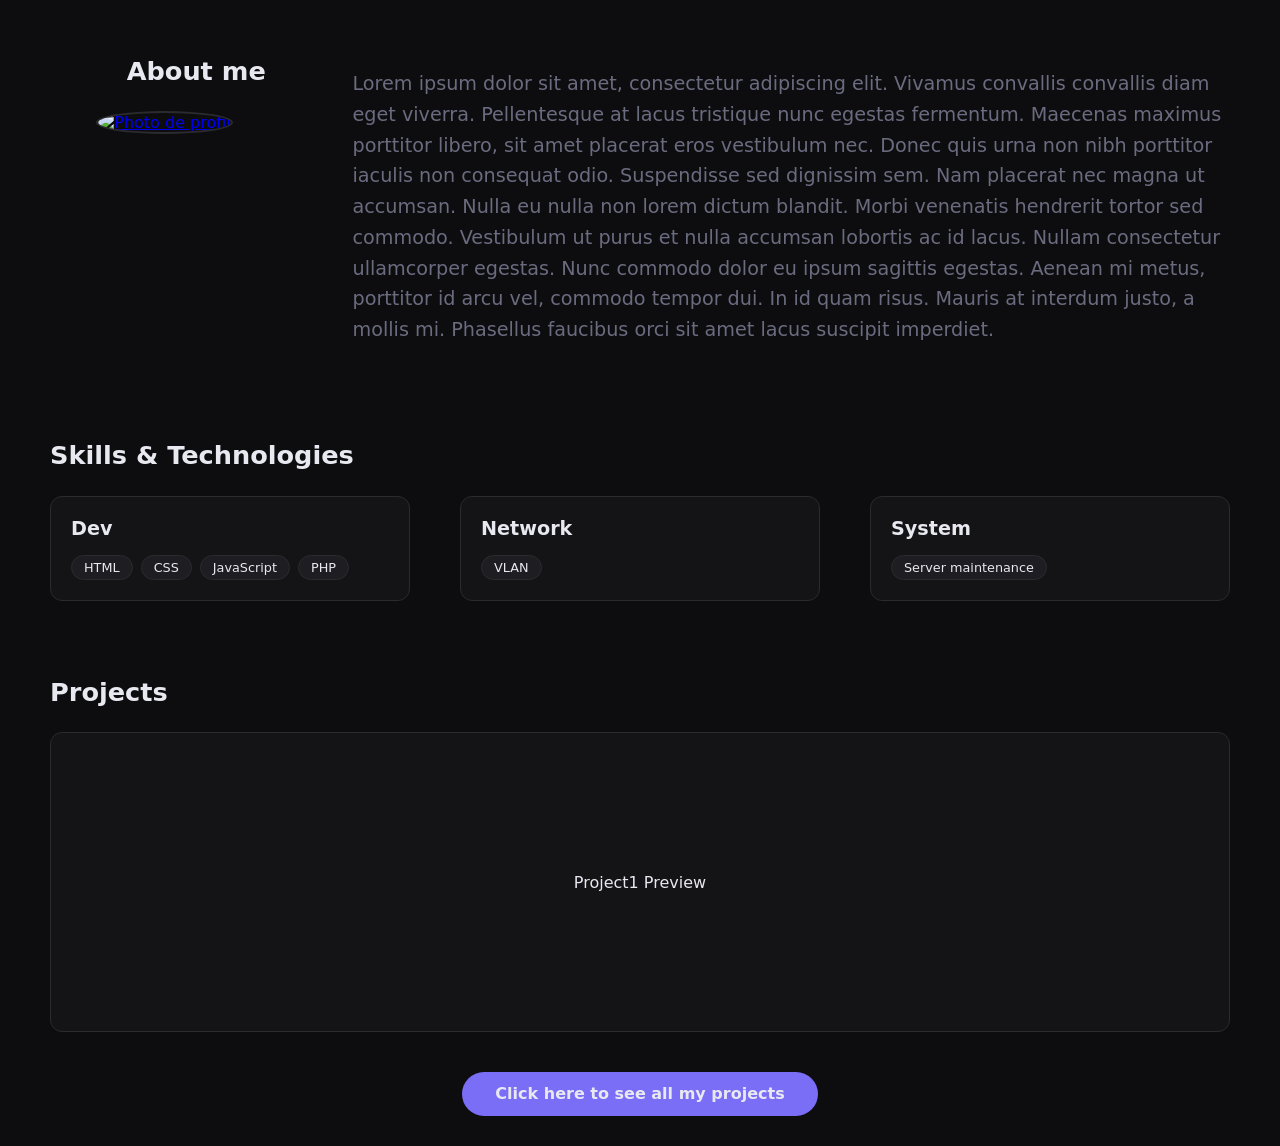
==== index.html @ 065319ec "finished the .css" ====
<!DOCTYPE html>
<html lang="fr">
<head>
    <meta charset="UTF-8">
    <meta name="viewport" content="width=device-width, initial-scale=1.0">
    <title>Nathan Leoue portfolio</title>
    <link rel="stylesheet" href="style.css">
</head>
<body>
    <div class="mainpage">
        <div class="section about-me">
            <div class="left-abtme">
                <h3>About me</h3>
                <a href="https://github.com/nathan-leoue"><img src="https://github.com/nathan-leoue.png" alt="Photo de profil"></a>
            </div>
            <div class="right-abtme">
                <p>
                    Lorem ipsum dolor sit amet, consectetur adipiscing elit. Vivamus convallis convallis diam eget viverra. Pellentesque at lacus tristique nunc egestas fermentum. Maecenas maximus porttitor libero, sit amet placerat eros vestibulum nec. Donec quis urna non nibh porttitor iaculis non consequat odio. Suspendisse sed dignissim sem. Nam placerat nec magna ut accumsan. Nulla eu nulla non lorem dictum blandit. Morbi venenatis hendrerit tortor sed commodo. Vestibulum ut purus et nulla accumsan lobortis ac id lacus. Nullam consectetur ullamcorper egestas. Nunc commodo dolor eu ipsum sagittis egestas. Aenean mi metus, porttitor id arcu vel, commodo tempor dui. In id quam risus. Mauris at interdum justo, a mollis mi. Phasellus faucibus orci sit amet lacus suscipit imperdiet.
                </p>
            </div>
        </div>
        <div class="section skills-tech">
            <h3>Skills & Technologies</h3>
            <div class="card-display-area">
                <div class="card-tech">
                    <h5>Dev</h5>
                    <div class="pills">
                        <p>HTML</p>
                        <p>CSS</p>
                        <p>JavaScript</p>
                        <p>PHP</p>
                    </div>
                </div>
                <div class="card-tech">
                    <h5>Network</h5>
                    <div class="pills">
                        <p>VLAN</p>
                    </div>
                </div>
                <div class="card-tech">
                    <h5>System</h5>
                    <div class="pills">
                        <p>Server maintenance</p>
                    </div>
                </div>
            </div>
        </div>
        <div class="section projects">
            <h3>Projects</h3>
            <div class="projects-section">
                <div class="project-card">Project1 Preview</div>
                <div class="footer-projects"><a href="projects.html" class="button">Click here to see all my projects</a></div>
            </div>
        </div>
    </div>
</body>
</html>
---- style.css ----
:root {
  --bg: #0d0d0f;
  --bg-card: #141416;
  --bg-pill: #1e1e22;
  --border: #2a2a2f;
  --accent: #7b6ef6;
  --accent-dim:#3d3780;
  --accent-hover: #9287f8;
  --text: #e8e8f0;
  --text-muted:#6b6b80;
  --radius: 12px;
  --transition-smooth: all 0.3s cubic-bezier(0.4, 0, 0.2, 1);
}

html { 
  scroll-behavior: smooth; 
  background-color: var(--bg);
  color: var(--text);
  font-family: system-ui, -apple-system, BlinkMacSystemFont, 'Segoe UI', Roboto, Oxygen, Ubuntu, Cantarell, sans-serif;
}

h3 { font-size: 1.6rem;}
h5 { font-size: 1.2rem; margin: 0px;}

*, *::before, *::after {
  box-sizing: border-box;
}

body {
    margin: 0px;
    padding: 0px;
    background-color: var(--bg);
}

.mainpage {
    display: flex;
    flex-direction: column;
    gap: 50px;
    padding: 30px 50px;
}

.about-me {
    display: flex;
    gap: 10px;
}

.left-abtme {
    width: 25%;
    display: flex;
    flex-direction: column;
    align-items: center;
}

.left-abtme img {
    border-radius: 50%;
    object-fit: cover;
    height: 200px;
    width: 200px;
    border: 2px solid var(--border);
    transition: var(--transition-smooth);
}

.left-abtme a {
    height: 200px;
    width: 200px;
}

.left-abtme img:hover {
    transform: scale(1.05) rotate(2deg);
    box-shadow: 0 0 20px var(--accent-dim);
    border-color: var(--accent);
}

.right-abtme {
    width: 75%;
    padding-top: 20px;
}

.right-abtme p {
    font-size: 1.2rem;
    color: var(--text-muted);
    line-height: 1.6;
}

.skills-tech {
    display: flex;
    flex-direction: column;
}

.card-display-area {
    display: flex;
    flex-wrap: wrap;
    gap: 50px;
}

.card-tech {
    display: flex;
    flex-direction: column;
    min-width: 200px;
    flex: 1;
    background-color: var(--bg-card);
    border-radius: var(--radius);
    border: 1px solid var(--border);
    padding: 20px;
    gap: 15px;
    transition: var(--transition-smooth);
}

.card-tech:hover {
    transform: translateY(-5px);
    border-color: var(--accent);
    box-shadow: 0 10px 20px rgba(0, 0, 0, 0.3);
}

.pills {
    display: flex;
    flex-wrap: wrap;
    gap: 0.5rem;
}

.pills p {
    background: var(--bg-pill);
    border: 1px solid var(--border);
    border-radius: 999px;
    color: var(--text);
    padding: 0.25rem 0.75rem;
    font-size: 0.8rem;
    margin: 0px;
    transition: var(--transition-smooth);
}

.pills p:hover {
    background: var(--accent-dim);
    border-color: var(--accent);
    cursor: default;
}

.projects {
    display: flex;
    flex-direction: column;
}

.projects-section {
    display: flex;
    flex-wrap: wrap;
    gap: 20px;
}

.project-card {
    height: 300px;
    width: 100%;
    background-color: var(--bg-card);
    border: 1px solid var(--border);
    border-radius: var(--radius);
    padding: 20px;
    display: flex;
    align-items: center;
    justify-content: center;
    transition: var(--transition-smooth);
}

.footer-projects {
    width: 100%;
    display: flex;
    justify-content: center;
    margin-top: 20px;
}

.button {
    text-decoration: none;
    color: var(--text);
    background-color: var(--accent);
    border-radius: 999px;
    padding: 0.7rem 2rem;
    border: 1px solid transparent;
    font-weight: 600;
    transition: var(--transition-smooth);
}

.button:hover {
    background-color: var(--accent-hover);
    transform: scale(1.03);
    box-shadow: 0 5px 15px rgba(123, 110, 246, 0.4);
}
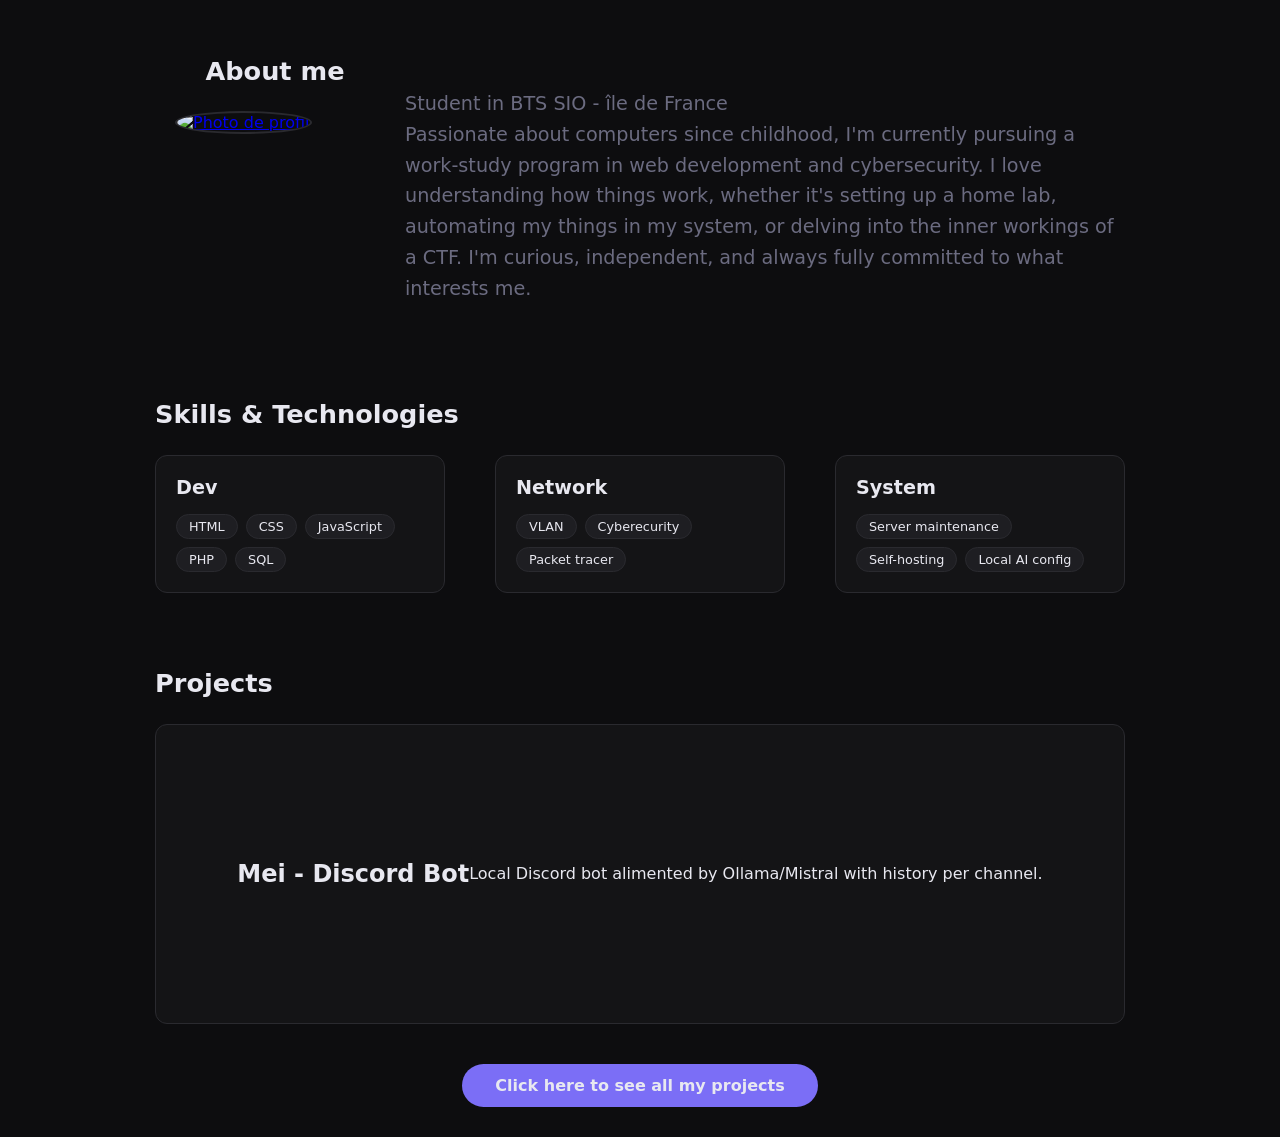
==== commit b5bb45a6: "changed architecture for dynamic project preview and management and added one test project" ====
--- a/index.html
+++ b/index.html
@@ -4,7 +4,7 @@
     <meta charset="UTF-8">
     <meta name="viewport" content="width=device-width, initial-scale=1.0">
     <title>Nathan Leoue portfolio</title>
-    <link rel="stylesheet" href="style.css">
+    <link rel="stylesheet" href="css/style.css">
 </head>
 <body>
     <div class="mainpage">
@@ -15,7 +15,8 @@
             </div>
             <div class="right-abtme">
                 <p>
-                    Lorem ipsum dolor sit amet, consectetur adipiscing elit. Vivamus convallis convallis diam eget viverra. Pellentesque at lacus tristique nunc egestas fermentum. Maecenas maximus porttitor libero, sit amet placerat eros vestibulum nec. Donec quis urna non nibh porttitor iaculis non consequat odio. Suspendisse sed dignissim sem. Nam placerat nec magna ut accumsan. Nulla eu nulla non lorem dictum blandit. Morbi venenatis hendrerit tortor sed commodo. Vestibulum ut purus et nulla accumsan lobortis ac id lacus. Nullam consectetur ullamcorper egestas. Nunc commodo dolor eu ipsum sagittis egestas. Aenean mi metus, porttitor id arcu vel, commodo tempor dui. In id quam risus. Mauris at interdum justo, a mollis mi. Phasellus faucibus orci sit amet lacus suscipit imperdiet.
+                    Student in BTS SIO - île de France <br>
+                    Passionate about computers since childhood, I'm currently pursuing a work-study program in web development and cybersecurity. I love understanding how things work, whether it's setting up a home lab, automating my things in my system, or delving into the inner workings of a CTF. I'm curious, independent, and always fully committed to what interests me.
                 </p>
             </div>
         </div>
@@ -29,18 +30,23 @@
                         <p>CSS</p>
                         <p>JavaScript</p>
                         <p>PHP</p>
+                        <p>SQL</p>
                     </div>
                 </div>
                 <div class="card-tech">
                     <h5>Network</h5>
                     <div class="pills">
                         <p>VLAN</p>
+                        <p>Cyberecurity</p>
+                        <p>Packet tracer</p>
                     </div>
                 </div>
                 <div class="card-tech">
                     <h5>System</h5>
                     <div class="pills">
                         <p>Server maintenance</p>
+                        <p>Self-hosting</p>
+                        <p>Local AI config</p>
                     </div>
                 </div>
             </div>
@@ -48,10 +54,11 @@
         <div class="section projects">
             <h3>Projects</h3>
             <div class="projects-section">
-                <div class="project-card">Project1 Preview</div>
+                <div class="project-card" id="project-preview"></div>
                 <div class="footer-projects"><a href="projects.html" class="button">Click here to see all my projects</a></div>
             </div>
         </div>
     </div>
+    <script type="module" src="js/index.js"></script>
 </body>
 </html>
--- a/css/style.css
+++ b/css/style.css
@@ -0,0 +1,241 @@
+:root {
+  --bg: #0d0d0f;
+  --bg-card: #141416;
+  --bg-pill: #1e1e22;
+  --border: #2a2a2f;
+  --accent: #7b6ef6;
+  --accent-dim:#3d3780;
+  --accent-hover: #9287f8;
+  --text: #e8e8f0;
+  --text-muted:#6b6b80;
+  --radius: 12px;
+  --transition-smooth: all 0.3s cubic-bezier(0.4, 0, 0.2, 1);
+}
+
+html { 
+  scroll-behavior: smooth; 
+  background-color: var(--bg);
+  color: var(--text);
+  font-family: system-ui, -apple-system, BlinkMacSystemFont, 'Segoe UI', Roboto, Oxygen, Ubuntu, Cantarell, sans-serif;
+}
+
+h3 { font-size: 1.6rem;}
+h5 { font-size: 1.2rem; margin: 0px;}
+
+*, *::before, *::after {
+  box-sizing: border-box;
+}
+
+body {
+    margin: 0px;
+    padding: 0px;
+    background-color: var(--bg);
+}
+
+.mainpage {
+    display: flex;
+    flex-direction: column;
+    gap: 50px;
+    padding: 30px 50px;
+    max-width: 1070px;
+    margin: auto;
+}
+
+.about-me {
+    display: flex;
+    gap: 10px;
+}
+
+.left-abtme {
+    width: 25%;
+    display: flex;
+    flex-direction: column;
+    align-items: center;
+}
+
+.left-abtme img {
+    border-radius: 50%;
+    object-fit: cover;
+    height: 200px;
+    width: 200px;
+    border: 2px solid var(--border);
+    transition: var(--transition-smooth);
+}
+
+.left-abtme a {
+    height: 200px;
+    width: 200px;
+}
+
+.left-abtme img:hover {
+    transform: scale(1.05) rotate(2deg);
+    box-shadow: 0 0 20px var(--accent-dim);
+    border-color: var(--accent);
+}
+
+.right-abtme {
+    width: 75%;
+    padding-top: 40px;
+}
+
+.right-abtme p {
+    font-size: 1.2rem;
+    color: var(--text-muted);
+    line-height: 1.6;
+}
+
+.skills-tech {
+    display: flex;
+    flex-direction: column;
+}
+
+.card-display-area {
+    display: flex;
+    flex-wrap: wrap;
+    gap: 50px;
+}
+
+.card-tech {
+    display: flex;
+    flex-direction: column;
+    min-width: 200px;
+    flex: 1;
+    background-color: var(--bg-card);
+    border-radius: var(--radius);
+    border: 1px solid var(--border);
+    padding: 20px;
+    gap: 15px;
+    transition: var(--transition-smooth);
+}
+
+.card-tech:hover {
+    transform: translateY(-5px);
+    border-color: var(--accent);
+    box-shadow: 0 10px 20px rgba(0, 0, 0, 0.3);
+}
+
+.pills {
+    display: flex;
+    flex-wrap: wrap;
+    gap: 0.5rem;
+}
+
+.pills p {
+    background: var(--bg-pill);
+    border: 1px solid var(--border);
+    border-radius: 999px;
+    color: var(--text);
+    padding: 0.25rem 0.75rem;
+    font-size: 0.8rem;
+    margin: 0px;
+    transition: var(--transition-smooth);
+}
+
+.pills p:hover {
+    background: var(--accent-dim);
+    border-color: var(--accent);
+    cursor: default;
+}
+
+.projects {
+    display: flex;
+    flex-direction: column;
+}
+
+.projects-section {
+    display: flex;
+    flex-wrap: wrap;
+    gap: 20px;
+}
+
+.project-card {
+    height: 300px;
+    width: 100%;
+    background-color: var(--bg-card);
+    border: 1px solid var(--border);
+    border-radius: var(--radius);
+    padding: 20px;
+    display: flex;
+    align-items: center;
+    justify-content: center;
+    transition: var(--transition-smooth);
+}
+
+.footer-projects {
+    width: 100%;
+    display: flex;
+    justify-content: center;
+    margin-top: 20px;
+}
+
+.button {
+    text-decoration: none;
+    color: var(--text);
+    background-color: var(--accent);
+    border-radius: 999px;
+    padding: 0.7rem 2rem;
+    border: 1px solid transparent;
+    font-weight: 600;
+    transition: var(--transition-smooth);
+}
+
+.button:hover {
+    background-color: var(--accent-hover);
+    transform: scale(1.03);
+    box-shadow: 0 5px 15px rgba(123, 110, 246, 0.4);
+}
+
+/* ==========================================================================
+   BLOCK RESPONSIVE (MOBILE & TABLETTE)
+   ========================================================================== */
+@media screen and (max-width: 768px) {
+    /* Réduction des marges globales de la page pour ne pas perdre d'espace */
+    .mainpage {
+        padding: 20px 20px;
+        gap: 40px;
+    }
+
+    /* La section à propos passe d'une ligne à une colonne */
+    .about-me {
+        flex-direction: column;
+        align-items: center;
+        gap: 20px;
+    }
+
+    /* L'avatar et le texte prennent désormais toute la largeur disponible */
+    .left-abtme, 
+    .right-abtme {
+        width: 100%;
+    }
+
+    /* Alignement centré du titre "About me" au-dessus de la photo sur mobile */
+    .left-abtme {
+        align-items: center;
+        text-align: center;
+    }
+
+    /* Ajustement du texte pour qu'il ne soit pas trop gros sur petit écran */
+    .right-abtme {
+        padding-top: 0px;
+        text-align: justify;
+    }
+    
+    .right-abtme p {
+        font-size: 1.05rem;
+    }
+
+    /* Réduction de l'espace entre les cartes de compétences */
+    .card-display-area {
+        gap: 20px;
+    }
+
+    /* Gestion des cartes pour qu'elles s'empilent bien si l'écran est minuscule */
+    .card-tech {
+        min-width: 100%;
+    }
+    
+    /* Légère réduction de la hauteur de la carte projet sur mobile pour l'esthétique */
+    .project-card {
+        height: 220px;
+    }
+}
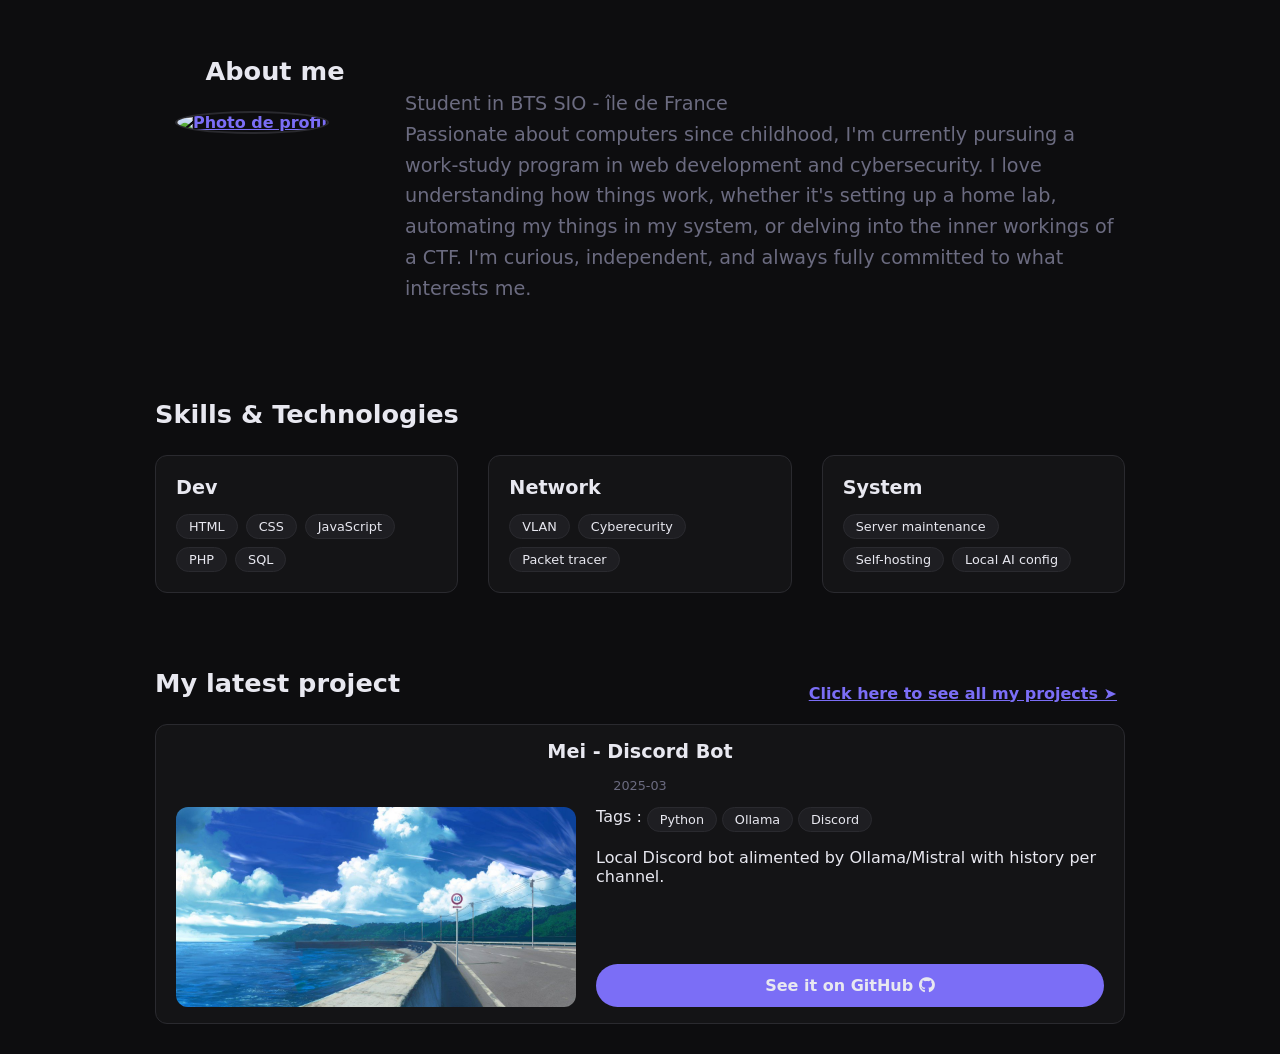
==== commit 77eacf08: "added latest project preview and arranged the 'see all projects' link" ====
--- a/index.html
+++ b/index.html
@@ -5,6 +5,7 @@
     <meta name="viewport" content="width=device-width, initial-scale=1.0">
     <title>Nathan Leoue portfolio</title>
     <link rel="stylesheet" href="css/style.css">
+    <link rel="stylesheet" href="https://cdnjs.cloudflare.com/ajax/libs/font-awesome/6.5.0/css/all.min.css">
 </head>
 <body>
     <div class="mainpage">
@@ -52,10 +53,15 @@
             </div>
         </div>
         <div class="section projects">
-            <h3>Projects</h3>
+            <div class="project-top">
+                <h3>My latest project</h3>
+                <a href="projects.html">Click here to see all my projects ➤</a>
+            </div>
             <div class="projects-section">
-                <div class="project-card" id="project-preview"></div>
-                <div class="footer-projects"><a href="projects.html" class="button">Click here to see all my projects</a></div>
+                <div class="project-card" id="project-preview">
+                    <!-- Js injected here -->
+
+                </div>
             </div>
         </div>
     </div>
--- a/css/style.css
+++ b/css/style.css
@@ -65,6 +65,7 @@
 .left-abtme a {
     height: 200px;
     width: 200px;
+    padding: 0px;
 }
 
 .left-abtme img:hover {
@@ -76,6 +77,7 @@
 .right-abtme {
     width: 75%;
     padding-top: 40px;
+    flex-grow: 1;
 }
 
 .right-abtme p {
@@ -92,7 +94,7 @@
 .card-display-area {
     display: flex;
     flex-wrap: wrap;
-    gap: 50px;
+    gap: 30px;
 }
 
 .card-tech {
@@ -100,6 +102,7 @@
     flex-direction: column;
     min-width: 200px;
     flex: 1;
+    flex-grow: 1;
     background-color: var(--bg-card);
     border-radius: var(--radius);
     border: 1px solid var(--border);
@@ -142,6 +145,13 @@
     flex-direction: column;
 }
 
+.project-top {
+    display: flex;
+    justify-content: space-between;
+    align-items: end;
+    flex-wrap: wrap;
+}
+
 .projects-section {
     display: flex;
     flex-wrap: wrap;
@@ -156,16 +166,76 @@
     border-radius: var(--radius);
     padding: 20px;
     display: flex;
+    flex-direction: column;
     align-items: center;
     justify-content: center;
     transition: var(--transition-smooth);
 }
 
-.footer-projects {
+.title-project-card {
     width: 100%;
     display: flex;
-    justify-content: center;
-    margin-top: 20px;
+    flex-direction: column;
+    align-items: center;
+}
+
+.title-project-card p {
+    color: var(--text-muted);
+    font-size: 0.8rem;
+    margin: 0.9rem;
+}
+
+.content-project-card {
+    width: 100%;
+    display: flex;
+    gap: 20px;
+    align-items: start;
+}
+
+.content-project-card img {
+    height: 200px;
+    aspect-ratio: 2 / 1;
+    object-fit: cover; /* évite le stretch, coupe légèrement si besoin */
+    border-radius: var(--radius);
+    flex-shrink: 0; /* empêche l'image de se rétrécir si le texte prend trop de place */
+    max-width: 400px;
+}
+
+.text-content {
+    display: flex;
+    flex-direction: column;
+    justify-content: space-between;
+    height: 100%;
+}
+
+.text-content ul {
+    display: flex;
+    flex-wrap: wrap;
+    gap: 0.3rem;
+    list-style: none;
+    padding: 0px;
+    margin: 0px;
+}
+
+.text-content ul li {
+    background: var(--bg-pill);
+    border: 1px solid var(--border);
+    border-radius: 999px;
+    color: var(--text);
+    padding: 0.25rem 0.75rem;
+    font-size: 0.8rem;
+    margin: 0px;
+    transition: var(--transition-smooth);
+}
+
+.text-content ul li:hover {
+    background: var(--accent-dim);
+    border-color: var(--accent);
+    cursor: default;
+}
+
+.text-content .github-link {
+    background-color: var(--accent);
 }
 
 .button {
@@ -177,13 +247,31 @@
     border: 1px solid transparent;
     font-weight: 600;
     transition: var(--transition-smooth);
-}
-
-.button:hover {
+    text-align: center;
+}
+
+a .button:hover {
     background-color: var(--accent-hover);
     transform: scale(1.03);
-    box-shadow: 0 5px 15px rgba(123, 110, 246, 0.4);
-}
+}
+
+a {
+    color: var(--accent);
+    padding: 0.5rem;
+    font-weight: 600;
+    transition: var(--transition-smooth);
+}
+
+.project-top a {
+    margin-bottom: 0.83em;
+}
+
+a:hover {
+    transform: scale(1.03);
+    text-shadow: 0 5px 15px rgba(123, 110, 246, 0.4);
+}
+
+
 
 /* ==========================================================================
    BLOCK RESPONSIVE (MOBILE & TABLETTE)
@@ -230,12 +318,32 @@
     }
 
     /* Gestion des cartes pour qu'elles s'empilent bien si l'écran est minuscule */
-    .card-tech {
-        min-width: 100%;
-    }
+   
     
     /* Légère réduction de la hauteur de la carte projet sur mobile pour l'esthétique */
     .project-card {
         height: 220px;
     }
+
+    /* Sur mobile la carte passe en colonne : image au-dessus, texte en dessous */
+    .project-card {
+        height: auto; /* hauteur fixe retirée, le contenu dicte la taille */
+        padding: 15px;
+    }
+
+    /* Image pleine largeur sur mobile */
+    .content-project-card {
+        flex-direction: column; /* empile image + texte verticalement */
+        align-items: center;
+    }
+
+    .content-project-card img {
+        width: 100%; /* prend toute la largeur disponible */
+        height: 160px; /* hauteur fixe pour garder un ratio cohérent */
+        aspect-ratio: unset; /* désactive le ratio desktop */
+    }
+
+    .text-content {
+        width: 100%;
+    }
 }
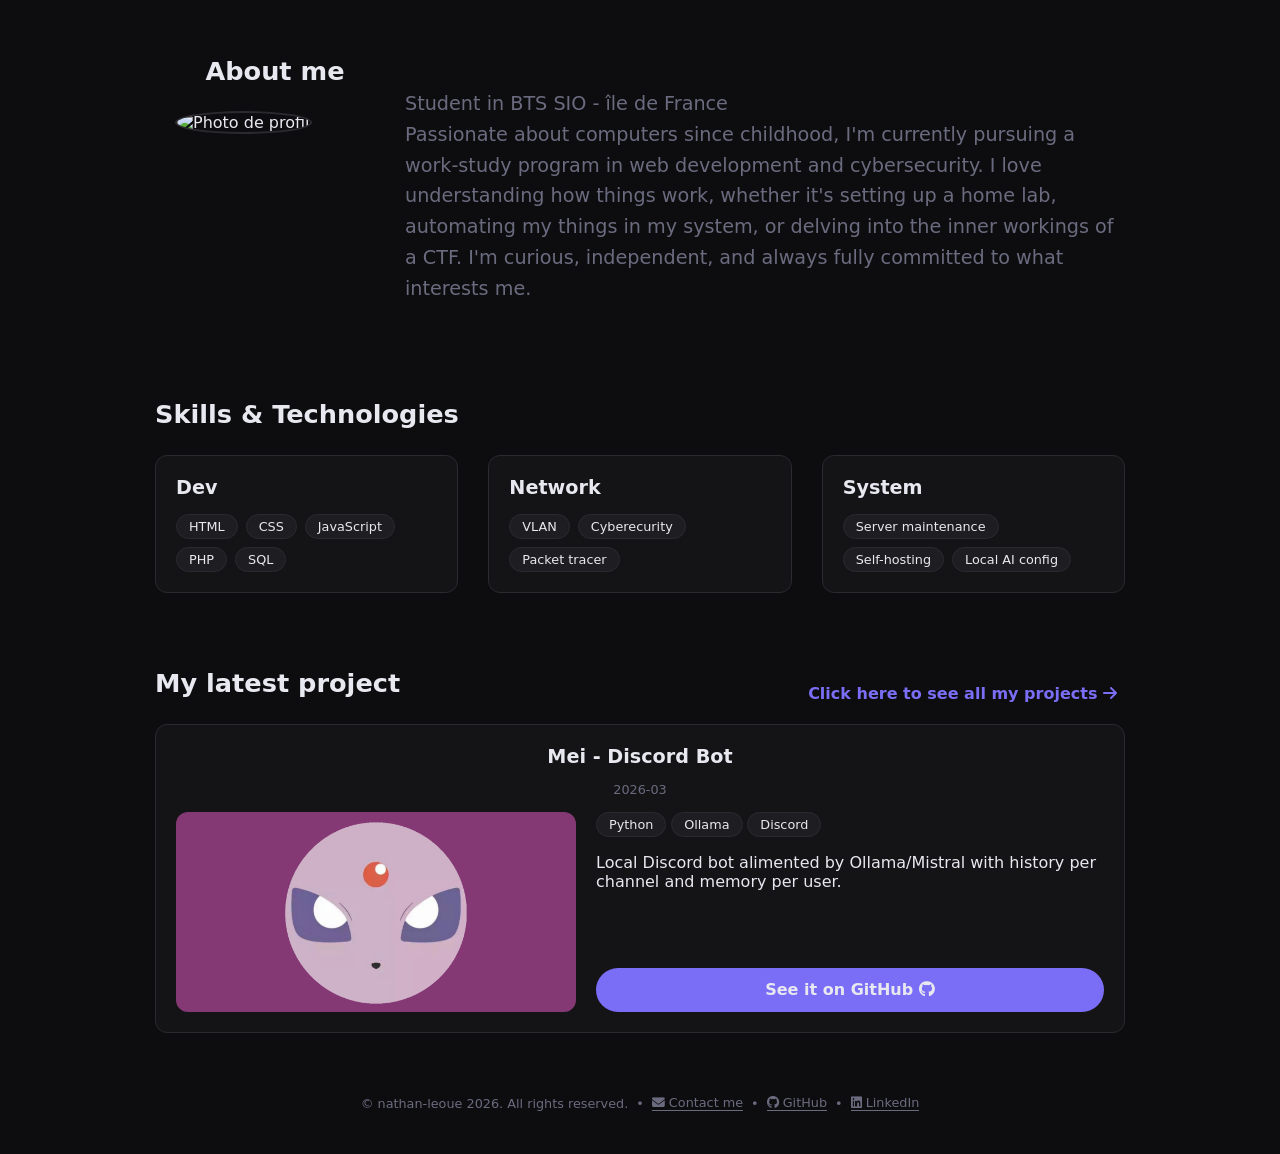
==== commit 69c1b407: "added footer and tab icon" ====
--- a/index.html
+++ b/index.html
@@ -4,6 +4,7 @@
     <meta charset="UTF-8">
     <meta name="viewport" content="width=device-width, initial-scale=1.0">
     <title>Nathan Leoue portfolio</title>
+    <link rel="icon" href="https://github.com/nathan-leoue.png">
     <link rel="stylesheet" href="css/style.css">
     <link rel="stylesheet" href="https://cdnjs.cloudflare.com/ajax/libs/font-awesome/6.5.0/css/all.min.css">
 </head>
@@ -55,7 +56,7 @@
         <div class="section projects">
             <div class="project-top">
                 <h3>My latest project</h3>
-                <a href="projects.html">Click here to see all my projects ➤</a>
+                <a href="projects.html">Click here to see all my projects <i class="fa-solid fa-arrow-right"></i></a>
             </div>
             <div class="projects-section">
                 <div class="project-card" id="project-preview">
@@ -64,6 +65,12 @@
                 </div>
             </div>
         </div>
+        <footer>
+            <p>© nathan-leoue 2026. All rights reserved.</p>•
+            <a href="mailto:nathan.leoue.pro@gmail.com"><p><i class="fa-solid fa-envelope"></i> Contact me</p></a>•
+            <a href="https://github.com/nathan-leoue"><p><i class="fa-brands fa-github"></i> GitHub</p></a>•
+            <a href="https://www.linkedin.com/in/nathan-leoue-828619381/"><p><i class="fa-brands fa-linkedin"></i> LinkedIn</p></a>
+        </footer>
     </div>
     <script type="module" src="js/index.js"></script>
 </body>
--- a/css/style.css
+++ b/css/style.css
@@ -26,10 +26,16 @@
   box-sizing: border-box;
 }
 
+a {
+    text-decoration: none;
+    color: currentColor;
+}
+
 body {
     margin: 0px;
     padding: 0px;
     background-color: var(--bg);
+    min-width: 400px;
 }
 
 .mainpage {
@@ -159,7 +165,7 @@
 }
 
 .project-card {
-    height: 300px;
+    min-height: 300px;
     width: 100%;
     background-color: var(--bg-card);
     border: 1px solid var(--border);
@@ -205,7 +211,7 @@
     display: flex;
     flex-direction: column;
     justify-content: space-between;
-    height: 100%;
+    align-self: stretch
 }
 
 .text-content ul {
@@ -255,22 +261,44 @@
     transform: scale(1.03);
 }
 
-a {
+.project-top a {
     color: var(--accent);
     padding: 0.5rem;
     font-weight: 600;
     transition: var(--transition-smooth);
+    text-decoration: none;
 }
 
 .project-top a {
     margin-bottom: 0.83em;
 }
 
-a:hover {
+.project-top a:hover {
     transform: scale(1.03);
     text-shadow: 0 5px 15px rgba(123, 110, 246, 0.4);
 }
 
+footer {
+    display: flex;
+    justify-content: center;
+    align-items: center;
+    gap: 0.5rem;
+    font-size: 0.8rem;
+    color: var(--text-muted);
+}
+
+footer a > p {
+    border-bottom: 1px solid currentColor;
+}
+
+#projects-grid {
+    display: flex;
+    flex-direction: column;
+    gap: 50px;
+    padding: 30px 50px;
+    max-width: 1070px;
+    margin: auto;
+}
 
 
 /* ==========================================================================
@@ -318,12 +346,6 @@
     }
 
     /* Gestion des cartes pour qu'elles s'empilent bien si l'écran est minuscule */
-   
-    
-    /* Légère réduction de la hauteur de la carte projet sur mobile pour l'esthétique */
-    .project-card {
-        height: 220px;
-    }
 
     /* Sur mobile la carte passe en colonne : image au-dessus, texte en dessous */
     .project-card {
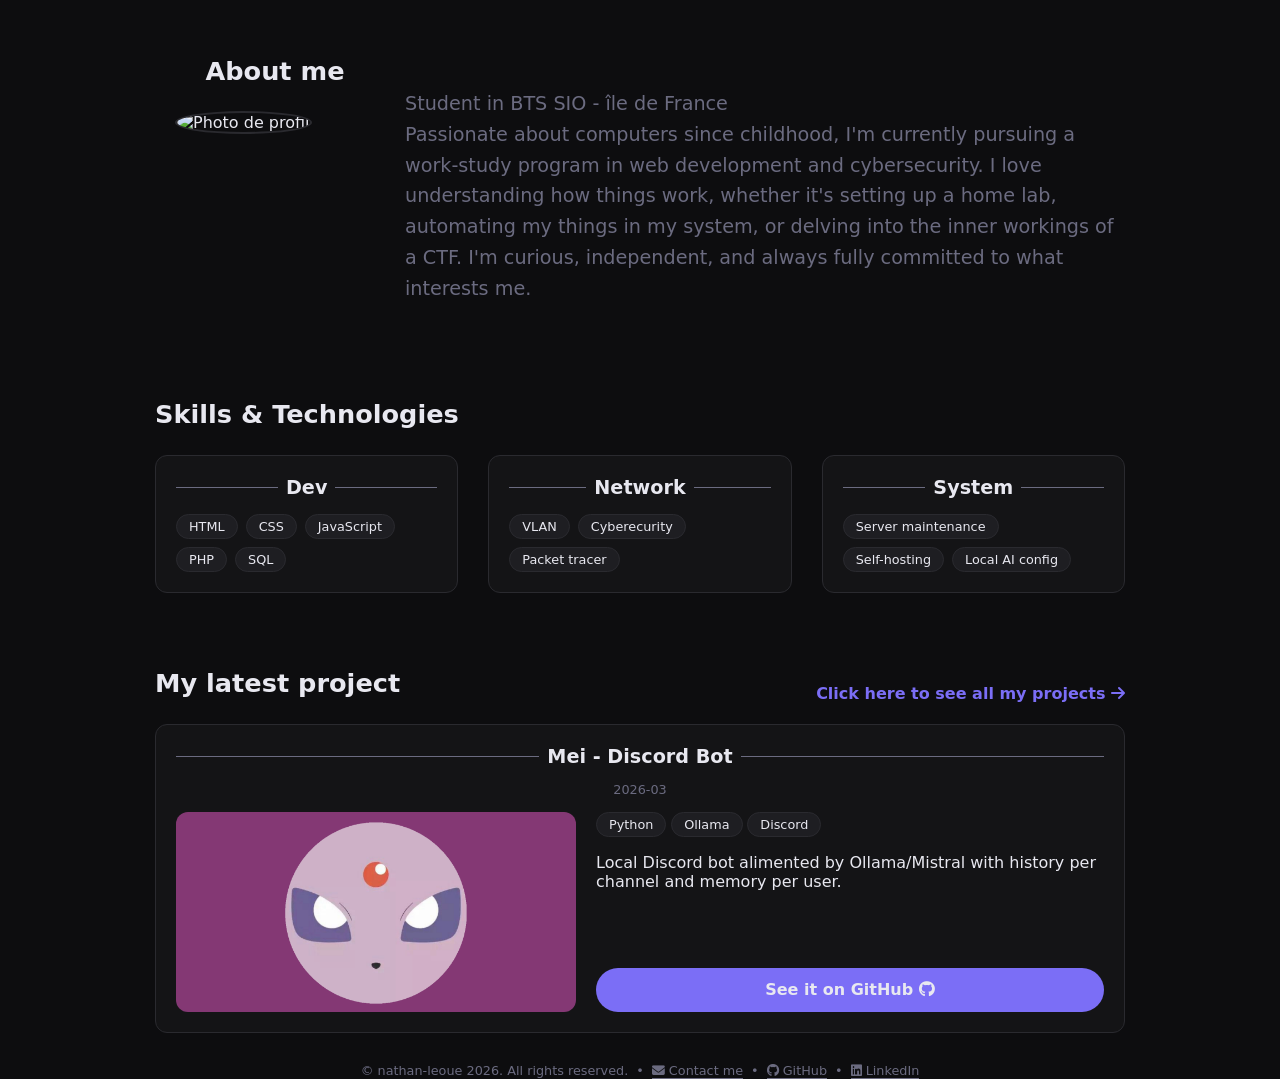
==== commit de15d186: "made the footer stick to the bottom of the page" ====
--- a/index.html
+++ b/index.html
@@ -65,13 +65,13 @@
                 </div>
             </div>
         </div>
-        <footer>
-            <p>© nathan-leoue 2026. All rights reserved.</p>•
-            <a href="mailto:nathan.leoue.pro@gmail.com"><p><i class="fa-solid fa-envelope"></i> Contact me</p></a>•
-            <a href="https://github.com/nathan-leoue"><p><i class="fa-brands fa-github"></i> GitHub</p></a>•
-            <a href="https://www.linkedin.com/in/nathan-leoue-828619381/"><p><i class="fa-brands fa-linkedin"></i> LinkedIn</p></a>
-        </footer>
     </div>
+    <footer>
+        <p>© nathan-leoue 2026. All rights reserved.</p>•
+        <a href="mailto:nathan.leoue.pro@gmail.com" target="_blank"><p><i class="fa-solid fa-envelope"></i> Contact me</p></a>•
+        <a href="https://github.com/nathan-leoue" target="_blank"><p><i class="fa-brands fa-github"></i> GitHub</p></a>•
+        <a href="https://www.linkedin.com/in/nathan-leoue-828619381/" target="_blank"><p><i class="fa-brands fa-linkedin"></i> LinkedIn</p></a>
+    </footer>
     <script type="module" src="js/index.js"></script>
 </body>
 </html>
--- a/css/style.css
+++ b/css/style.css
@@ -20,7 +20,15 @@
 }
 
 h3 { font-size: 1.6rem;}
-h5 { font-size: 1.2rem; margin: 0px;}
+h5 { font-size: 1.2rem; margin: 0px; width: 100%; display: flex; gap: 0.5rem; justify-content: center; align-items: center;}
+
+h5::before,
+h5::after {
+    content: "";
+    flex: 1;
+    height: 1px;
+    background-color: var(--text-muted);
+}
 
 *, *::before, *::after {
   box-sizing: border-box;
@@ -36,6 +44,9 @@
     padding: 0px;
     background-color: var(--bg);
     min-width: 400px;
+    display: flex;
+    flex-direction: column;
+    justify-content: space-between;
 }
 
 .mainpage {
@@ -263,7 +274,7 @@
 
 .project-top a {
     color: var(--accent);
-    padding: 0.5rem;
+    padding: 0.5rem 0rem;
     font-weight: 600;
     transition: var(--transition-smooth);
     text-decoration: none;
@@ -283,8 +294,13 @@
     justify-content: center;
     align-items: center;
     gap: 0.5rem;
+    flex-wrap: wrap;
     font-size: 0.8rem;
     color: var(--text-muted);
+}
+
+footer p {
+    margin: 0px;
 }
 
 footer a > p {
@@ -299,7 +315,6 @@
     max-width: 1070px;
     margin: auto;
 }
-
 
 /* ==========================================================================
    BLOCK RESPONSIVE (MOBILE & TABLETTE)
@@ -307,7 +322,7 @@
 @media screen and (max-width: 768px) {
     /* Réduction des marges globales de la page pour ne pas perdre d'espace */
     .mainpage {
-        padding: 20px 20px;
+        padding: 20px 5px;
         gap: 40px;
     }
 
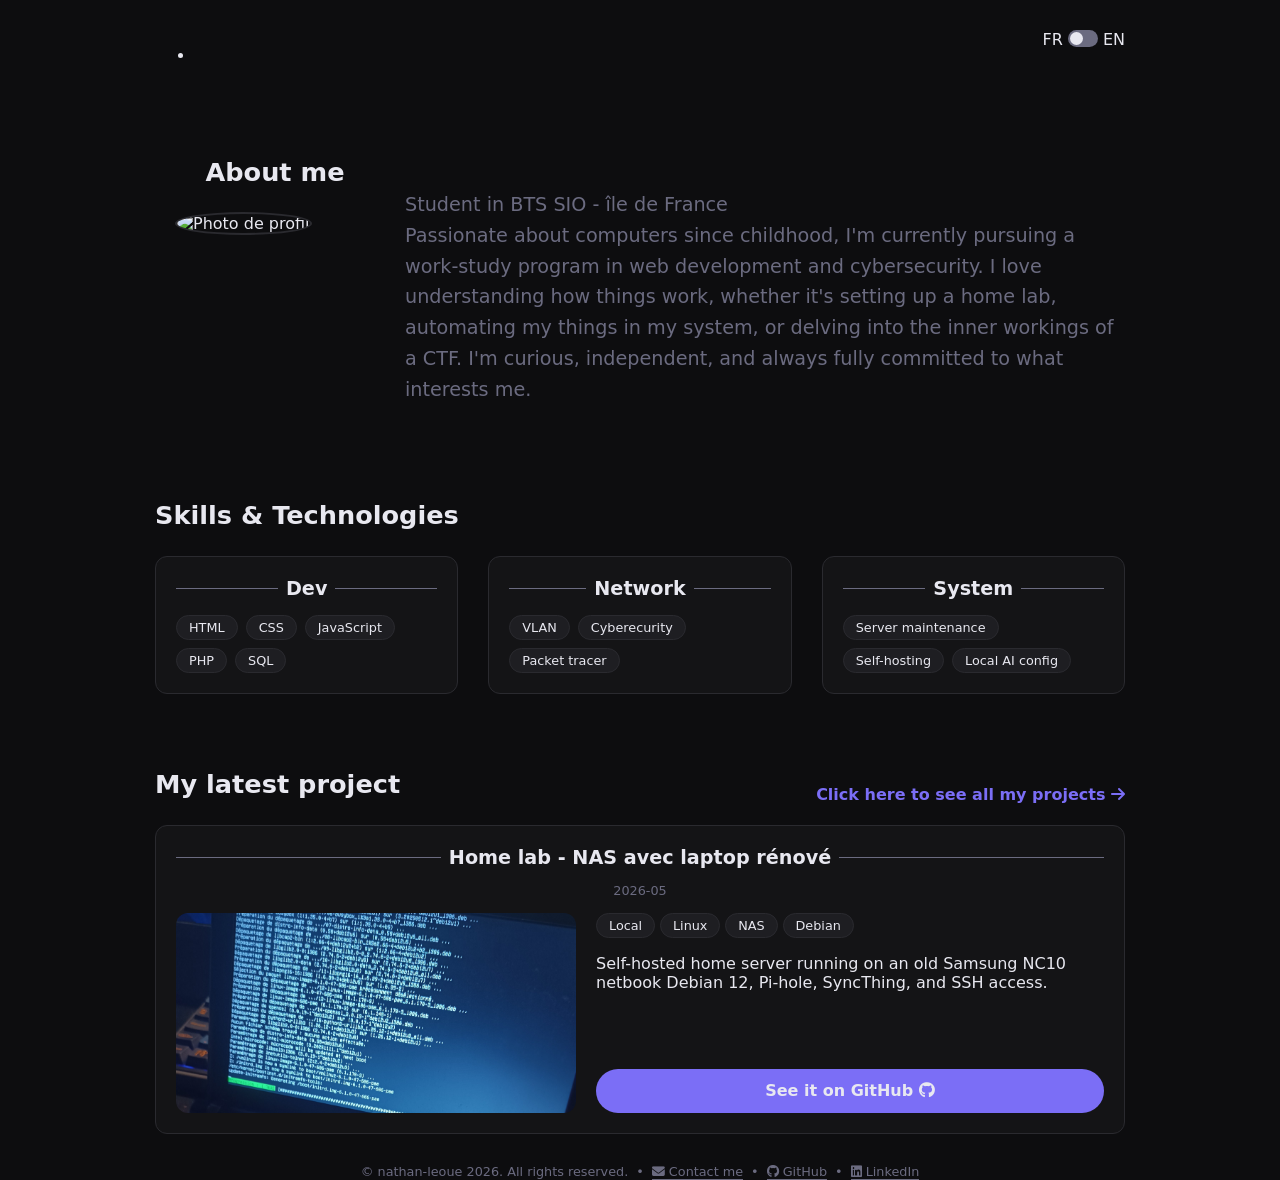
==== commit c86745c9: "added navbar and started big view of projects" ====
--- a/index.html
+++ b/index.html
@@ -10,6 +10,19 @@
 </head>
 <body>
     <div class="mainpage">
+        <nav>
+            <ul>
+                <li></li>
+            </ul>
+            <div class="langue">
+            FR
+            <label class="switch">
+                <input type="checkbox">
+                <span class="slider round"></span>
+            </label>
+            EN
+            </div>
+        </nav>
         <div class="section about-me">
             <div class="left-abtme">
                 <h3>About me</h3>
--- a/css/style.css
+++ b/css/style.css
@@ -49,6 +49,10 @@
     justify-content: space-between;
 }
 
+body.no-scroll {
+    overflow: hidden;
+}
+
 .mainpage {
     display: flex;
     flex-direction: column;
@@ -56,6 +60,11 @@
     padding: 30px 50px;
     max-width: 1070px;
     margin: auto;
+}
+
+nav {
+    display: flex;
+    justify-content: space-between;
 }
 
 .about-me {
@@ -316,6 +325,83 @@
     margin: auto;
 }
 
+/* Switch button */
+/* The switch - the box around the slider */
+.switch {
+  position: relative;
+  display: inline-block;
+  width: 30px;
+  height: 17px;
+}
+
+/* Hide default HTML checkbox */
+.switch input {
+  opacity: 0;
+  width: 0;
+  height: 0;
+}
+
+/* The slider */
+.slider {
+  position: absolute;
+  cursor: pointer;
+  top: 0;
+  left: 0;
+  right: 0;
+  bottom: 0;
+  background-color: var(--text-muted);
+  -webkit-transition: .4s;
+  transition: .4s;
+}
+
+.slider:before {
+  position: absolute;
+  content: "";
+  height: 13px;
+  width: 13px;
+  left: 2px;
+  bottom: 2px;
+  background-color: var(--text);
+  -webkit-transition: .4s;
+  transition: .4s;
+}
+
+input:checked + .slider:before {
+  -webkit-transform: translateX(13px);
+  -ms-transform: translateX(13px);
+  transform: translateX(13px);
+}
+
+/* Rounded sliders */
+.slider.round {
+  border-radius: 999px;
+}
+
+.slider.round:before {
+  border-radius: 999px;
+}
+
+/* ------------big card----------- */
+#bigcard {
+    position: fixed;
+    z-index: 999;
+    min-height: 100vh;
+    width: 100vw;
+    flex-grow: 1;
+    background-color: #0d0d0f65;
+    display: flex;
+    justify-content: center;
+    align-items: center;
+}
+
+#bigcard div {
+    height: 300px;
+    width: 200px;
+    border: 1px solid white;
+    background-color: var(--bg-card);
+    border-radius: var(--radius);
+}
+
 /* ==========================================================================
    BLOCK RESPONSIVE (MOBILE & TABLETTE)
    ========================================================================== */
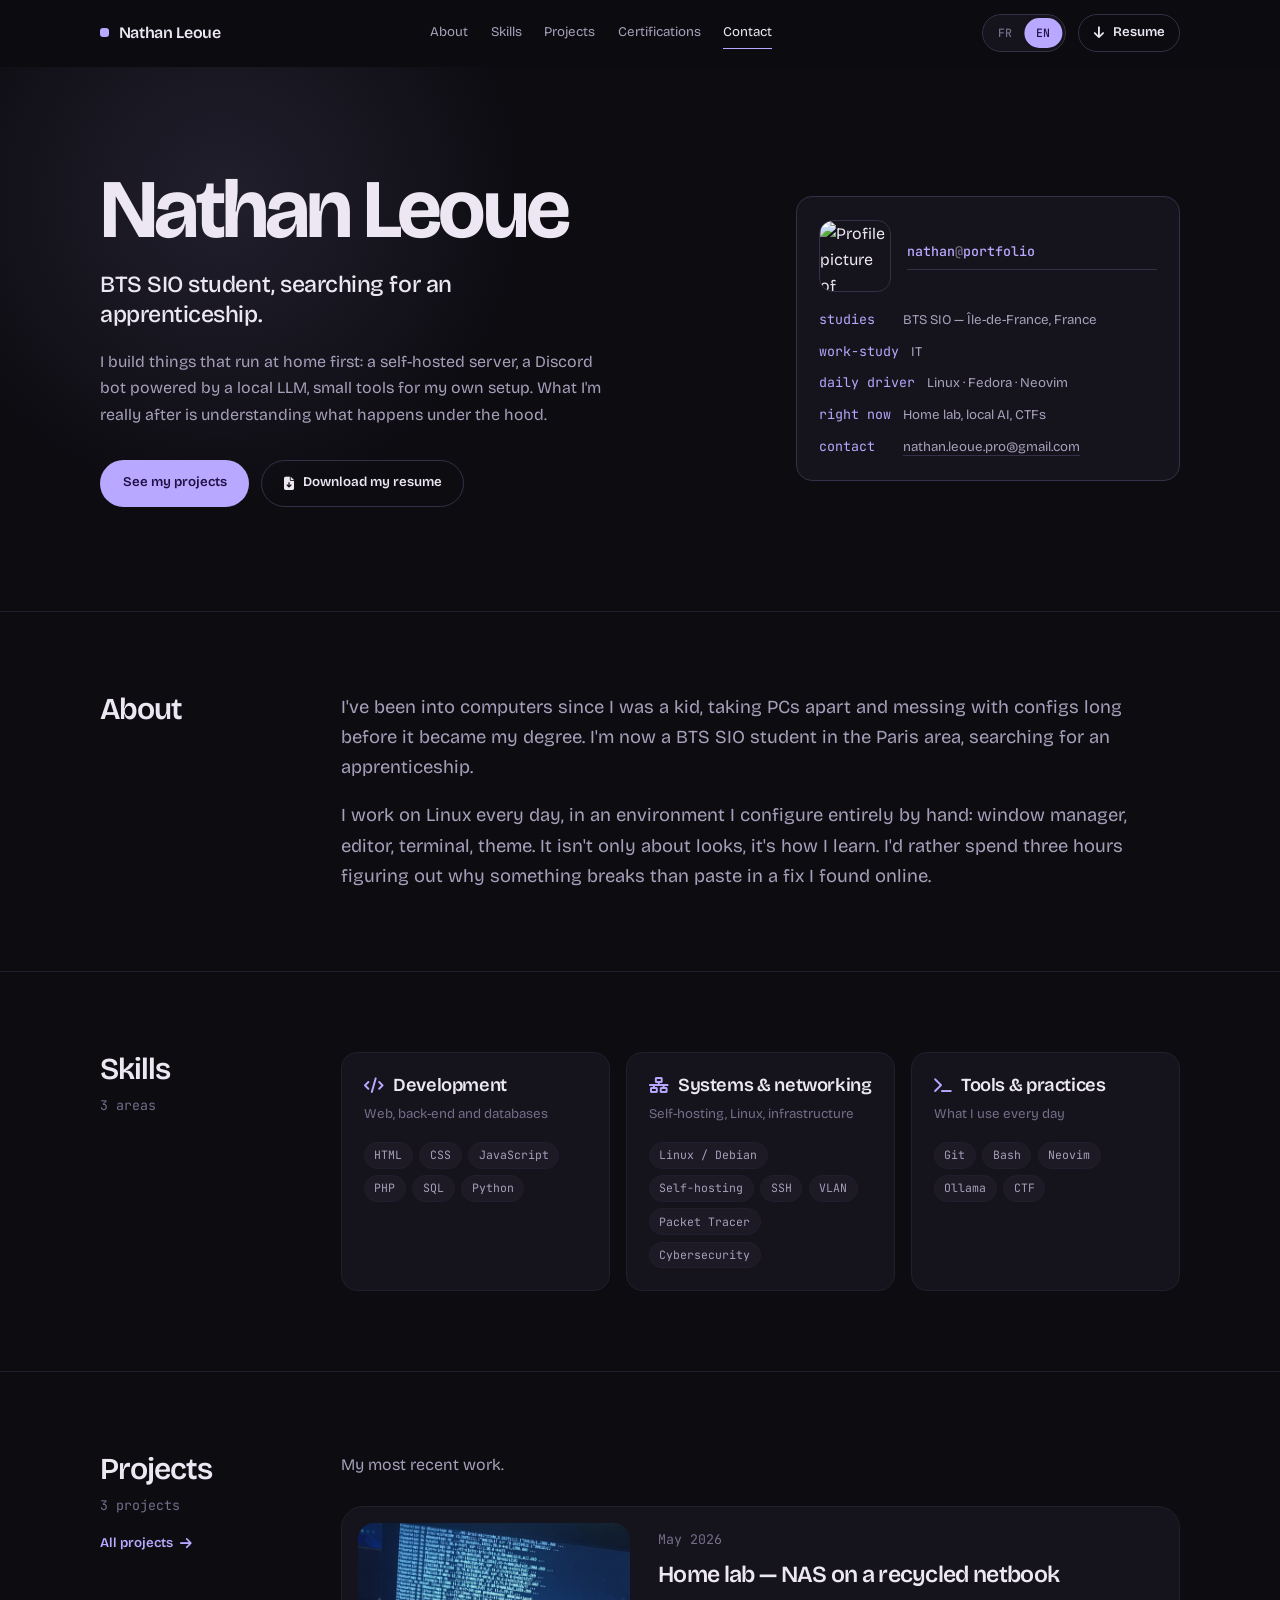
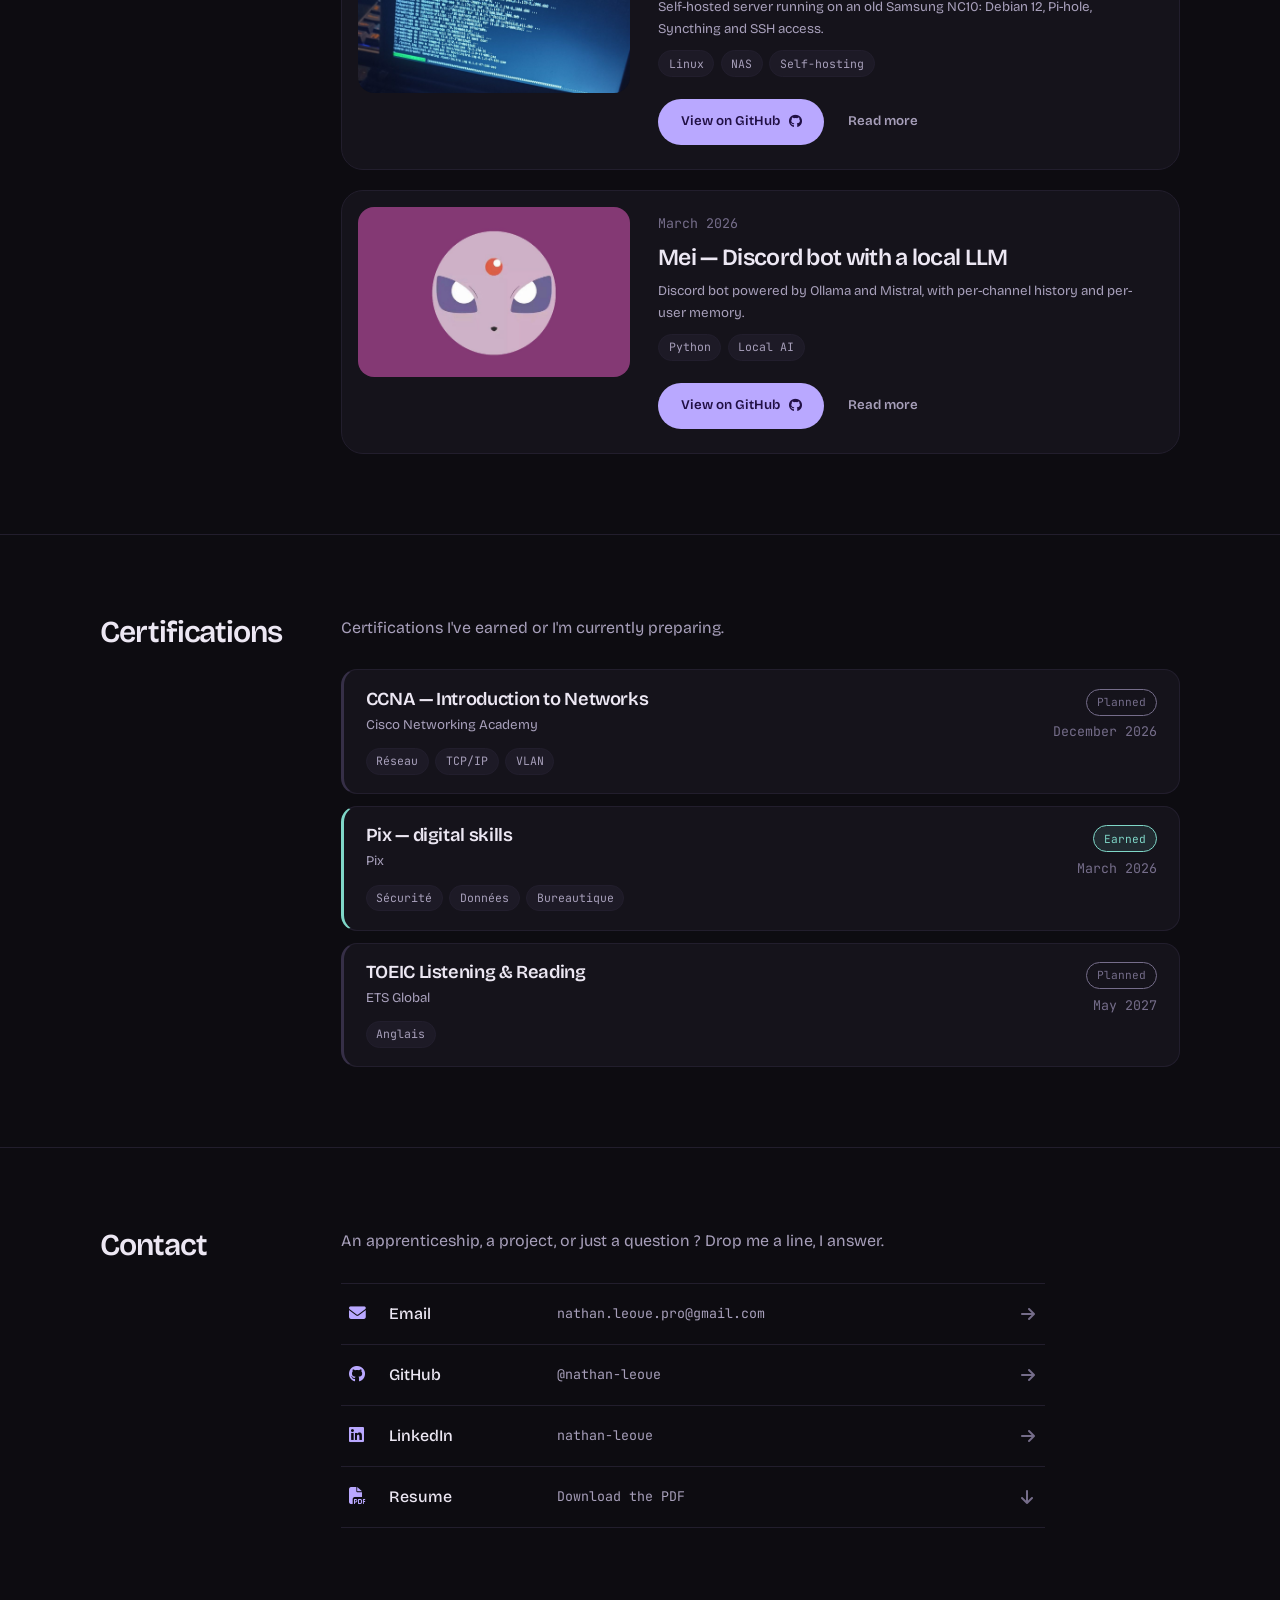
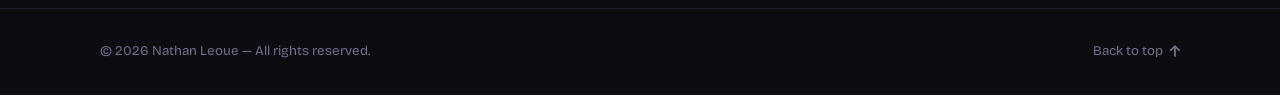
==== commit 9ae0349b: "refactor: i18n, certifications, resume, UI, cleanup" ====
--- a/index.html
+++ b/index.html
@@ -3,88 +3,275 @@
 <head>
     <meta charset="UTF-8">
     <meta name="viewport" content="width=device-width, initial-scale=1.0">
-    <title>Nathan Leoue portfolio</title>
+    <title>Nathan Leoue — Développement web & systèmes</title>
+    <meta name="description" content="Portfolio de Nathan Leoue, étudiant en BTS SIO en Île-de-France : développement web, systèmes Linux et cybersécurité.">
+    <meta name="author" content="Nathan Leoue">
+    <meta name="theme-color" content="#0d0c11">
+
+    <!-- Aperçu lors d'un partage (LinkedIn, Discord, iMessage…) -->
+    <meta property="og:type" content="website">
+    <meta property="og:title" content="Nathan Leoue — Développement web & systèmes">
+    <meta property="og:description" content="Étudiant en BTS SIO en Île-de-France. Home lab, IA locale, développement web.">
+    <meta property="og:url" content="https://nathan-leoue.github.io/">
+    <meta property="og:image" content="https://github.com/nathan-leoue.png">
+    <meta name="twitter:card" content="summary">
+
     <link rel="icon" href="https://github.com/nathan-leoue.png">
+    <link rel="preconnect" href="https://fonts.googleapis.com">
+    <link rel="preconnect" href="https://fonts.gstatic.com" crossorigin>
+    <link rel="stylesheet" href="https://fonts.googleapis.com/css2?family=Bricolage+Grotesque:opsz,wght@12..96,300..800&family=JetBrains+Mono:wght@400;500&display=swap">
+    <link rel="stylesheet" href="https://cdnjs.cloudflare.com/ajax/libs/font-awesome/6.5.0/css/all.min.css">
     <link rel="stylesheet" href="css/style.css">
-    <link rel="stylesheet" href="https://cdnjs.cloudflare.com/ajax/libs/font-awesome/6.5.0/css/all.min.css">
 </head>
-<body>
-    <div class="mainpage">
-        <nav>
-            <ul>
-                <li></li>
-            </ul>
-            <div class="langue">
-            FR
-            <label class="switch">
-                <input type="checkbox">
-                <span class="slider round"></span>
-            </label>
-            EN
-            </div>
-        </nav>
-        <div class="section about-me">
-            <div class="left-abtme">
-                <h3>About me</h3>
-                <a href="https://github.com/nathan-leoue"><img src="https://github.com/nathan-leoue.png" alt="Photo de profil"></a>
-            </div>
-            <div class="right-abtme">
-                <p>
-                    Student in BTS SIO - île de France <br>
-                    Passionate about computers since childhood, I'm currently pursuing a work-study program in web development and cybersecurity. I love understanding how things work, whether it's setting up a home lab, automating my things in my system, or delving into the inner workings of a CTF. I'm curious, independent, and always fully committed to what interests me.
-                </p>
+
+<body data-title-key="meta.title">
+    <a class="skip-link" href="#main" data-i18n="a11y.skip">Aller au contenu</a>
+
+    <!-- ============================ EN-TÊTE ============================ -->
+    <header class="topbar">
+        <div class="shell topbar-inner">
+            <a class="brand" href="index.html" data-i18n-attr="aria-label:nav.home">
+                <span class="brand-dot" aria-hidden="true"></span>
+                <span class="brand-name">Nathan Leoue</span>
+            </a>
+
+            <nav class="nav-links" data-i18n-attr="aria-label:a11y.nav">
+                <a href="#about" data-i18n="nav.about">À propos</a>
+                <a href="#skills" data-i18n="nav.skills">Compétences</a>
+                <a href="#projects" data-i18n="nav.projects">Projets</a>
+                <a href="#certifications" data-i18n="nav.certs">Certifications</a>
+                <a href="#contact" data-i18n="nav.contact">Contact</a>
+            </nav>
+
+            <div class="topbar-actions">
+                <div class="lang-switch" role="group" data-lang-switch="fr"
+                     data-i18n-attr="aria-label:a11y.langGroup">
+                    <span class="lang-thumb" aria-hidden="true"></span>
+                    <button class="lang-btn" type="button" data-lang="fr" lang="fr">FR</button>
+                    <button class="lang-btn" type="button" data-lang="en" lang="en">EN</button>
+                </div>
+
+                <a class="btn btn-outline btn-sm" href="assets/cv/cv-nathan-leoue.pdf" download>
+                    <i class="fa-solid fa-arrow-down" aria-hidden="true"></i>
+                    <span data-i18n="nav.cv">CV</span>
+                </a>
             </div>
         </div>
-        <div class="section skills-tech">
-            <h3>Skills & Technologies</h3>
-            <div class="card-display-area">
-                <div class="card-tech">
-                    <h5>Dev</h5>
-                    <div class="pills">
-                        <p>HTML</p>
-                        <p>CSS</p>
-                        <p>JavaScript</p>
-                        <p>PHP</p>
-                        <p>SQL</p>
+    </header>
+
+    <main id="main">
+        <!-- ============================ HERO ============================ -->
+        <section class="hero">
+            <div class="shell hero-inner">
+                <div class="hero-text">
+                    <h1 class="hero-title">Nathan Leoue</h1>
+                    <p class="hero-role" data-i18n="hero.role"></p>
+                    <p class="hero-pitch" data-i18n="hero.pitch"></p>
+                    <div class="hero-actions">
+                        <a class="btn btn-primary" href="projects.html" data-i18n="hero.ctaProjects"></a>
+                        <a class="btn btn-outline" href="assets/cv/cv-nathan-leoue.pdf" download>
+                            <i class="fa-solid fa-file-arrow-down" aria-hidden="true"></i>
+                            <span data-i18n="hero.ctaCv"></span>
+                        </a>
                     </div>
                 </div>
-                <div class="card-tech">
-                    <h5>Network</h5>
-                    <div class="pills">
-                        <p>VLAN</p>
-                        <p>Cyberecurity</p>
-                        <p>Packet tracer</p>
+
+                <!-- Encadré d'identité, inspiré de la sortie de fastfetch -->
+                <aside class="fetch">
+                    <div class="fetch-head">
+                        <a class="fetch-avatar" href="https://github.com/nathan-leoue" target="_blank" rel="noopener">
+                            <img src="https://github.com/nathan-leoue.png"
+                                 data-i18n-attr="alt:a11y.avatar" width="72" height="72">
+                        </a>
+                        <div class="fetch-id">
+                            <p class="mono fetch-user">nathan<span>@</span>portfolio</p>
+                            <span class="fetch-rule" aria-hidden="true"></span>
+                        </div>
                     </div>
-                </div>
-                <div class="card-tech">
-                    <h5>System</h5>
-                    <div class="pills">
-                        <p>Server maintenance</p>
-                        <p>Self-hosting</p>
-                        <p>Local AI config</p>
+
+                    <dl class="fetch-list">
+                        <div class="fetch-row">
+                            <dt class="mono" data-i18n="fetch.formation"></dt>
+                            <dd data-i18n="fetch.formationValue"></dd>
+                        </div>
+                        <div class="fetch-row">
+                            <dt class="mono" data-i18n="fetch.focus"></dt>
+                            <dd data-i18n="fetch.focusValue"></dd>
+                        </div>
+                        <div class="fetch-row">
+                            <dt class="mono" data-i18n="fetch.system"></dt>
+                            <dd data-i18n="fetch.systemValue"></dd>
+                        </div>
+                        <div class="fetch-row">
+                            <dt class="mono" data-i18n="fetch.now"></dt>
+                            <dd data-i18n="fetch.nowValue"></dd>
+                        </div>
+                        <div class="fetch-row">
+                            <dt class="mono" data-i18n="fetch.contact"></dt>
+                            <dd><a href="mailto:nathan.leoue.pro@gmail.com">nathan.leoue.pro@gmail.com</a></dd>
+                        </div>
+                    </dl>
+                </aside>
+            </div>
+        </section>
+
+        <!-- =========================== À PROPOS =========================== -->
+        <section class="band" id="about">
+            <div class="shell band-grid">
+                <div class="band-side">
+                    <h2 class="band-title" data-i18n="about.title"></h2>
+                </div>
+                <div class="band-main prose">
+                    <p data-i18n="about.p1"></p>
+                    <p data-i18n="about.p2"></p>
+                </div>
+            </div>
+        </section>
+
+        <!-- ========================= COMPÉTENCES ========================= -->
+        <section class="band" id="skills">
+            <div class="shell band-grid">
+                <div class="band-side">
+                    <h2 class="band-title" data-i18n="skills.title"></h2>
+                    <p class="band-meta mono" id="skills-count"></p>
+                </div>
+                <div class="band-main">
+                    <div class="skill-grid">
+                        <article class="skill-card">
+                            <h3><i class="fa-solid fa-code" aria-hidden="true"></i> <span data-i18n="skills.dev"></span></h3>
+                            <p class="skill-note" data-i18n="skills.devNote"></p>
+                            <ul class="tag-list">
+                                <li class="tag">HTML</li>
+                                <li class="tag">CSS</li>
+                                <li class="tag">JavaScript</li>
+                                <li class="tag">PHP</li>
+                                <li class="tag">SQL</li>
+                                <li class="tag">Python</li>
+                            </ul>
+                        </article>
+
+                        <article class="skill-card">
+                            <h3><i class="fa-solid fa-network-wired" aria-hidden="true"></i> <span data-i18n="skills.sys"></span></h3>
+                            <p class="skill-note" data-i18n="skills.sysNote"></p>
+                            <ul class="tag-list">
+                                <li class="tag">Linux / Debian</li>
+                                <li class="tag" data-i18n="tag.Self-hosting"></li>
+                                <li class="tag">SSH</li>
+                                <li class="tag">VLAN</li>
+                                <li class="tag">Packet Tracer</li>
+                                <li class="tag" data-i18n="tag.Cybersecurity"></li>
+                            </ul>
+                        </article>
+
+                        <article class="skill-card">
+                            <h3><i class="fa-solid fa-terminal" aria-hidden="true"></i> <span data-i18n="skills.tools"></span></h3>
+                            <p class="skill-note" data-i18n="skills.toolsNote"></p>
+                            <ul class="tag-list">
+                                <li class="tag">Git</li>
+                                <li class="tag">Bash</li>
+                                <li class="tag">Neovim</li>
+                                <li class="tag">Ollama</li>
+                                <li class="tag">CTF</li>
+                            </ul>
+                        </article>
                     </div>
                 </div>
             </div>
+        </section>
+
+        <!-- =========================== PROJETS =========================== -->
+        <section class="band" id="projects">
+            <div class="shell band-grid">
+                <div class="band-side">
+                    <h2 class="band-title" data-i18n="projects.title"></h2>
+                    <p class="band-meta mono" id="projects-count"></p>
+                    <a class="band-link" href="projects.html">
+                        <span data-i18n="projects.seeAll"></span>
+                        <i class="fa-solid fa-arrow-right" aria-hidden="true"></i>
+                    </a>
+                </div>
+                <div class="band-main">
+                    <p class="band-intro" data-i18n="projects.homeIntro"></p>
+                    <!-- Cartes générées par js/index.js -->
+                    <div class="project-list" id="home-projects"></div>
+                </div>
+            </div>
+        </section>
+
+        <!-- ======================== CERTIFICATIONS ======================== -->
+        <section class="band" id="certifications">
+            <div class="shell band-grid">
+                <div class="band-side">
+                    <h2 class="band-title" data-i18n="certs.title"></h2>
+                </div>
+                <div class="band-main">
+                    <p class="band-intro" data-i18n="certs.intro"></p>
+                    <!-- Cartes générées par js/index.js -->
+                    <div class="cert-list" id="certifications-list"></div>
+                </div>
+            </div>
+        </section>
+
+        <!-- =========================== CONTACT =========================== -->
+        <section class="band" id="contact">
+            <div class="shell band-grid">
+                <div class="band-side">
+                    <h2 class="band-title" data-i18n="contact.title"></h2>
+                </div>
+                <div class="band-main">
+                    <p class="band-intro" data-i18n="contact.intro"></p>
+
+                    <ul class="contact-list">
+                        <li>
+                            <a href="mailto:nathan.leoue.pro@gmail.com">
+                                <i class="fa-solid fa-envelope" aria-hidden="true"></i>
+                                <span class="contact-label" data-i18n="contact.email"></span>
+                                <span class="contact-value mono">nathan.leoue.pro@gmail.com</span>
+                                <i class="fa-solid fa-arrow-right contact-arrow" aria-hidden="true"></i>
+                            </a>
+                        </li>
+                        <li>
+                            <a href="https://github.com/nathan-leoue" target="_blank" rel="noopener">
+                                <i class="fa-brands fa-github" aria-hidden="true"></i>
+                                <span class="contact-label" data-i18n="contact.github"></span>
+                                <span class="contact-value mono">@nathan-leoue</span>
+                                <i class="fa-solid fa-arrow-right contact-arrow" aria-hidden="true"></i>
+                            </a>
+                        </li>
+                        <li>
+                            <a href="https://www.linkedin.com/in/nathan-leoue-828619381/" target="_blank" rel="noopener">
+                                <i class="fa-brands fa-linkedin" aria-hidden="true"></i>
+                                <span class="contact-label" data-i18n="contact.linkedin"></span>
+                                <span class="contact-value mono">nathan-leoue</span>
+                                <i class="fa-solid fa-arrow-right contact-arrow" aria-hidden="true"></i>
+                            </a>
+                        </li>
+                        <li>
+                            <a href="assets/cv/cv-nathan-leoue.pdf" download>
+                                <i class="fa-solid fa-file-pdf" aria-hidden="true"></i>
+                                <span class="contact-label" data-i18n="contact.cv"></span>
+                                <span class="contact-value mono" data-i18n="contact.cvValue"></span>
+                                <i class="fa-solid fa-arrow-down contact-arrow" aria-hidden="true"></i>
+                            </a>
+                        </li>
+                    </ul>
+                </div>
+            </div>
+        </section>
+    </main>
+
+    <!-- =========================== PIED DE PAGE =========================== -->
+    <footer class="site-footer">
+        <div class="shell footer-inner">
+            <p>© <span data-year>2026</span> Nathan Leoue — <span data-i18n="footer.rights"></span></p>
+            <p class="footer-note mono" data-i18n="footer.built"></p>
+            <a class="footer-top" href="#main">
+                <span data-i18n="footer.top"></span>
+                <i class="fa-solid fa-arrow-up" aria-hidden="true"></i>
+            </a>
         </div>
-        <div class="section projects">
-            <div class="project-top">
-                <h3>My latest project</h3>
-                <a href="projects.html">Click here to see all my projects <i class="fa-solid fa-arrow-right"></i></a>
-            </div>
-            <div class="projects-section">
-                <div class="project-card" id="project-preview">
-                    <!-- Js injected here -->
-
-                </div>
-            </div>
-        </div>
-    </div>
-    <footer>
-        <p>© nathan-leoue 2026. All rights reserved.</p>•
-        <a href="mailto:nathan.leoue.pro@gmail.com" target="_blank"><p><i class="fa-solid fa-envelope"></i> Contact me</p></a>•
-        <a href="https://github.com/nathan-leoue" target="_blank"><p><i class="fa-brands fa-github"></i> GitHub</p></a>•
-        <a href="https://www.linkedin.com/in/nathan-leoue-828619381/" target="_blank"><p><i class="fa-brands fa-linkedin"></i> LinkedIn</p></a>
     </footer>
+
     <script type="module" src="js/index.js"></script>
 </body>
 </html>
--- a/css/style.css
+++ b/css/style.css
@@ -1,472 +1,1111 @@
+/* ==========================================================================
+   Nathan Leoue — feuille de style
+   --------------------------------------------------------------------------
+   Sommaire
+     01. Tokens (couleurs, typo, espacements)
+     02. Base & réinitialisation
+     03. Utilitaires
+     04. Mise en page (shell, bandes, grille de section)
+     05. En-tête, navigation, sélecteur de langue
+     06. Boutons
+     07. Hero + encadré "neofetch"
+     08. Compétences
+     09. Projets (cartes, filtres, page dédiée)
+     10. Certifications
+     11. Contact
+     12. Fiche détaillée (modale)
+     13. Pied de page
+     14. Page 404
+     15. Responsive
+     16. Préférences d'accessibilité
+   ========================================================================== */
+
+
+/* ==========================================================================
+   01. TOKENS
+   Une seule source de vérité pour les couleurs. Pour changer l'ambiance du
+   site, il suffit de toucher à ce bloc — rien d'autre.
+   Palette pensée comme du Material You : les surfaces ne sont pas grises mais
+   légèrement teintées de violet, et l'accent est un ton clair posé sur du
+   sombre (et non l'inverse).
+   ========================================================================== */
 :root {
-  --bg: #0d0d0f;
-  --bg-card: #141416;
-  --bg-pill: #1e1e22;
-  --border: #2a2a2f;
-  --accent: #7b6ef6;
-  --accent-dim:#3d3780;
-  --accent-hover: #9287f8;
-  --text: #e8e8f0;
-  --text-muted:#6b6b80;
-  --radius: 12px;
-  --transition-smooth: all 0.3s cubic-bezier(0.4, 0, 0.2, 1);
-}
-
-html { 
-  scroll-behavior: smooth; 
-  background-color: var(--bg);
-  color: var(--text);
-  font-family: system-ui, -apple-system, BlinkMacSystemFont, 'Segoe UI', Roboto, Oxygen, Ubuntu, Cantarell, sans-serif;
-}
-
-h3 { font-size: 1.6rem;}
-h5 { font-size: 1.2rem; margin: 0px; width: 100%; display: flex; gap: 0.5rem; justify-content: center; align-items: center;}
-
-h5::before,
-h5::after {
+    /* Surfaces, du plus bas au plus haut */
+    --surface:        #0d0c11;
+    --surface-1:      #15131b;
+    --surface-2:      #1d1a26;
+    --surface-3:      #262132;
+
+    /* Contours */
+    --outline:        #362f47;
+    --outline-weak:   #221e2d;
+
+    /* Accent principal */
+    --primary:        #b9a8ff;
+    --primary-dim:    #6d5cc0;
+    --primary-soft:   rgba(185, 168, 255, 0.12);
+    --on-primary:     #211045;
+
+    /* Accent secondaire — réservé aux certifications obtenues */
+    --accent:         #7fd7c8;
+    --accent-soft:    rgba(127, 215, 200, 0.12);
+
+    /* Texte */
+    --text:           #ece7f3;
+    --text-muted:     #a79fba;
+    --text-faint:     #756d8a;
+
+    /* Typographie */
+    --font-body: "Bricolage Grotesque", system-ui, -apple-system, "Segoe UI", Roboto, sans-serif;
+    --font-mono: "JetBrains Mono", ui-monospace, SFMono-Regular, Menlo, Consolas, monospace;
+
+    /* Échelle typographique (ratio ~1.25) */
+    --step--1: 0.833rem;
+    --step-0:  1rem;
+    --step-1:  1.15rem;
+    --step-2:  1.45rem;
+    --step-3:  1.9rem;
+
+    /* Formes et mouvements */
+    --radius-sm:  10px;
+    --radius:     16px;
+    --radius-lg:  22px;
+    --ease: cubic-bezier(0.4, 0, 0.2, 1);
+    --speed: 0.25s;
+}
+
+
+/* ==========================================================================
+   02. BASE
+   ========================================================================== */
+*, *::before, *::after { box-sizing: border-box; }
+
+html {
+    scroll-behavior: smooth;
+    /* Compense la hauteur de l'en-tête fixe quand on saute vers une ancre. */
+    scroll-padding-top: 6rem;
+    -webkit-text-size-adjust: 100%;
+}
+
+body {
+    margin: 0;
+    background-color: var(--surface);
+    color: var(--text);
+    font-family: var(--font-body);
+    font-size: var(--step-0);
+    line-height: 1.65;
+    font-optical-sizing: auto;
+    -webkit-font-smoothing: antialiased;
+}
+
+body.no-scroll { overflow: hidden; }
+
+h1, h2, h3, h4 {
+    margin: 0;
+    line-height: 1.15;
+    letter-spacing: -0.02em;
+    font-weight: 600;
+}
+
+p { margin: 0; }
+
+img { max-width: 100%; display: block; }
+
+a { color: inherit; text-decoration: none; }
+
+ul { list-style: none; margin: 0; padding: 0; }
+
+button { font: inherit; color: inherit; }
+
+::selection { background: var(--primary); color: var(--on-primary); }
+
+/* Un seul style de focus pour tout le site, visible au clavier uniquement. */
+:focus-visible {
+    outline: 2px solid var(--primary);
+    outline-offset: 3px;
+    border-radius: 4px;
+}
+
+
+/* ==========================================================================
+   03. UTILITAIRES
+   ========================================================================== */
+.mono {
+    font-family: var(--font-mono);
+    font-size: var(--step--1);
+    letter-spacing: 0;
+}
+
+/* Visible pour les lecteurs d'écran, invisible à l'œil. */
+.visually-hidden {
+    position: absolute;
+    width: 1px; height: 1px;
+    margin: -1px; padding: 0;
+    overflow: hidden;
+    clip-path: inset(50%);
+    white-space: nowrap;
+}
+
+/* Premier lien de la page : n'apparaît qu'à la tabulation. */
+.skip-link {
+    position: absolute;
+    top: 0.75rem;
+    left: 0.75rem;
+    z-index: 200;
+    padding: 0.6rem 1rem;
+    background: var(--primary);
+    color: var(--on-primary);
+    border-radius: 999px;
+    font-weight: 600;
+    transform: translateY(-160%);
+    transition: transform var(--speed) var(--ease);
+}
+.skip-link:focus { transform: translateY(0); }
+
+.empty-state {
+    color: var(--text-muted);
+    padding: 2rem 0;
+}
+
+/* Étiquettes de technologies, partagées par les projets et les compétences. */
+.tag-list {
+    display: flex;
+    flex-wrap: wrap;
+    gap: 0.4rem;
+}
+
+.tag {
+    font-family: var(--font-mono);
+    font-size: 0.72rem;
+    line-height: 1.6;
+    padding: 0.2rem 0.6rem;
+    border-radius: 999px;
+    background: var(--surface-2);
+    border: 1px solid var(--outline-weak);
+    color: var(--text-muted);
+}
+
+
+/* ==========================================================================
+   04. MISE EN PAGE
+   Le site est découpé en "bandes" pleine largeur séparées par un filet fin,
+   avec le contenu contraint au centre. Chaque bande est elle-même divisée en
+   deux : le titre à gauche, le contenu à droite.
+   ========================================================================== */
+.shell {
+    width: min(1080px, 100% - 3rem);
+    margin-inline: auto;
+}
+
+.band { border-top: 1px solid var(--outline-weak); }
+
+.band-grid {
+    display: grid;
+    grid-template-columns: minmax(140px, 190px) minmax(0, 1fr);
+    gap: clamp(1.5rem, 4vw, 3.5rem);
+    padding-block: clamp(3rem, 7vw, 5rem);
+}
+
+.band-flush { border-top: 0; padding-bottom: clamp(3rem, 7vw, 5rem); }
+
+/* La colonne de gauche reste visible pendant qu'on parcourt la section. */
+.band-side {
+    position: sticky;
+    top: 6.5rem;
+    align-self: start;
+    display: flex;
+    flex-direction: column;
+    gap: 0.5rem;
+}
+
+.band-title {
+    font-size: var(--step-3);
+    letter-spacing: -0.035em;
+}
+
+.band-meta { color: var(--text-faint); }
+
+.band-link {
+    color: var(--primary);
+    font-weight: 600;
+    font-size: var(--step--1);
+    display: inline-flex;
+    align-items: center;
+    gap: 0.45rem;
+    margin-top: 0.5rem;
+    width: fit-content;
+}
+.band-link i { transition: transform var(--speed) var(--ease); }
+.band-link:hover i { transform: translateX(3px); }
+
+.band-main { min-width: 0; }
+
+.band-intro {
+    color: var(--text-muted);
+    max-width: 62ch;
+    margin-bottom: 1.75rem;
+}
+
+.prose p {
+    color: var(--text-muted);
+    max-width: 68ch;
+    font-size: var(--step-1);
+}
+.prose p + p { margin-top: 1.1rem; }
+
+
+/* ==========================================================================
+   05. EN-TÊTE
+   ========================================================================== */
+.topbar {
+    position: sticky;
+    top: 0;
+    z-index: 50;
+    background: color-mix(in srgb, var(--surface) 82%, transparent);
+    backdrop-filter: blur(14px);
+    -webkit-backdrop-filter: blur(14px);
+    border-bottom: 1px solid transparent;
+    transition: border-color var(--speed) var(--ease);
+}
+.topbar.is-scrolled { border-bottom-color: var(--outline-weak); }
+
+.topbar-inner {
+    display: flex;
+    align-items: center;
+    justify-content: space-between;
+    gap: 1.25rem;
+    padding-block: 0.85rem;
+}
+
+.brand {
+    display: inline-flex;
+    align-items: center;
+    gap: 0.6rem;
+    font-weight: 600;
+    letter-spacing: -0.02em;
+    white-space: nowrap;
+}
+
+/* Petit carré d'accent : le repère visuel de la marque. */
+.brand-dot {
+    width: 9px;
+    height: 9px;
+    border-radius: 3px;
+    background: var(--primary);
+    flex-shrink: 0;
+}
+
+.nav-links {
+    display: flex;
+    gap: 1.4rem;
+    font-size: var(--step--1);
+    color: var(--text-muted);
+}
+
+.nav-links a {
+    position: relative;
+    padding-block: 0.35rem;
+    transition: color var(--speed) var(--ease);
+}
+.nav-links a:hover { color: var(--text); }
+
+/* Trait sous le lien de la section en cours de lecture. */
+.nav-links a::after {
     content: "";
+    position: absolute;
+    left: 0;
+    right: 0;
+    bottom: 0;
+    height: 1px;
+    background: var(--primary);
+    transform: scaleX(0);
+    transition: transform var(--speed) var(--ease);
+}
+.nav-links a.is-current { color: var(--text); }
+.nav-links a.is-current::after { transform: scaleX(1); }
+
+.topbar-actions {
+    display: flex;
+    align-items: center;
+    gap: 0.75rem;
+}
+
+/* --- Sélecteur de langue ---------------------------------------------- */
+.lang-switch {
+    position: relative;
+    display: inline-flex;
+    padding: 3px;
+    background: var(--surface-1);
+    border: 1px solid var(--outline);
+    border-radius: 999px;
+}
+
+.lang-btn {
+    position: relative;
+    z-index: 1;
+    border: 0;
+    background: none;
+    cursor: pointer;
+    font-family: var(--font-mono);
+    font-size: 0.72rem;
+    font-weight: 500;
+    padding: 0.35rem 0.6rem;
+    border-radius: 999px;
+    color: var(--text-faint);
+    transition: color var(--speed) var(--ease);
+    min-width: 2.4rem;
+}
+.lang-btn:hover { color: var(--text); }
+.lang-btn.is-active { color: var(--on-primary); }
+
+/* La pastille glisse derrière le bouton actif. */
+.lang-thumb {
+    position: absolute;
+    top: 3px;
+    bottom: 3px;
+    left: 3px;
+    width: calc(50% - 3px);
+    border-radius: 999px;
+    background: var(--primary);
+    transition: transform var(--speed) var(--ease);
+}
+[data-lang-switch="en"] .lang-thumb { transform: translateX(100%); }
+
+
+/* ==========================================================================
+   06. BOUTONS
+   ========================================================================== */
+.btn {
+    display: inline-flex;
+    align-items: center;
+    justify-content: center;
+    gap: 0.55rem;
+    padding: 0.7rem 1.35rem;
+    border-radius: 999px;
+    border: 1px solid transparent;
+    font-size: var(--step--1);
+    font-weight: 600;
+    cursor: pointer;
+    white-space: nowrap;
+    transition: background-color var(--speed) var(--ease),
+                border-color var(--speed) var(--ease),
+                color var(--speed) var(--ease);
+}
+
+.btn-primary {
+    background: var(--primary);
+    color: var(--on-primary);
+}
+.btn-primary:hover { background: #cec1ff; }
+
+.btn-outline {
+    background: transparent;
+    border-color: var(--outline);
+    color: var(--text);
+}
+.btn-outline:hover {
+    border-color: var(--primary-dim);
+    background: var(--primary-soft);
+}
+
+.btn-quiet {
+    background: transparent;
+    color: var(--text-muted);
+    padding-inline: 0.9rem;
+}
+.btn-quiet:hover { color: var(--primary); }
+
+.btn-sm { padding: 0.45rem 0.9rem; }
+
+
+/* ==========================================================================
+   07. HERO
+   ========================================================================== */
+.hero {
+    position: relative;
+    overflow: hidden;
+    padding-block: clamp(3.5rem, 9vw, 6.5rem);
+}
+
+/* Unique effet décoratif du site : une lueur diffuse derrière le titre. */
+.hero::before {
+    content: "";
+    position: absolute;
+    top: -40%;
+    left: -10%;
+    width: 70ch;
+    height: 70ch;
+    background: radial-gradient(circle, var(--primary-soft) 0%, transparent 62%);
+    pointer-events: none;
+}
+
+.hero-inner {
+    position: relative;
+    display: grid;
+    grid-template-columns: minmax(0, 1fr) minmax(0, 24rem);
+    gap: clamp(2rem, 5vw, 4rem);
+    align-items: center;
+}
+
+.hero-title {
+    font-size: clamp(3rem, 8.5vw, 5.2rem);
+    font-weight: 700;
+    line-height: 0.94;
+    letter-spacing: -0.045em;
+    margin-bottom: 1.25rem;
+}
+
+.hero-role {
+    font-size: var(--step-2);
+    color: var(--text);
+    max-width: 28ch;
+    font-weight: 500;
+    letter-spacing: -0.02em;
+    line-height: 1.3;
+}
+
+.hero-pitch {
+    margin-top: 1.25rem;
+    color: var(--text-muted);
+    max-width: 52ch;
+}
+
+.hero-actions {
+    display: flex;
+    flex-wrap: wrap;
+    gap: 0.75rem;
+    margin-top: 2rem;
+}
+
+/* --- Encadré "neofetch" ------------------------------------------------ */
+.fetch {
+    background: var(--surface-1);
+    border: 1px solid var(--outline);
+    border-radius: var(--radius);
+    padding: 1.4rem;
+}
+
+.fetch-head {
+    display: flex;
+    align-items: center;
+    gap: 1rem;
+    margin-bottom: 1.1rem;
+}
+
+.fetch-avatar {
+    display: block;
+    flex-shrink: 0;
+    width: 72px;
+    height: 72px;
+    border-radius: 14px;
+    overflow: hidden;
+    border: 1px solid var(--outline);
+    transition: border-color var(--speed) var(--ease);
+}
+.fetch-avatar:hover { border-color: var(--primary); }
+
+.fetch-avatar img {
+    width: 100%;
+    height: 100%;
+    object-fit: cover;
+}
+
+.fetch-id {
     flex: 1;
+    min-width: 0;
+}
+
+.fetch-user {
+    color: var(--primary);
+    font-weight: 500;
+}
+.fetch-user span { color: var(--text-faint); }
+
+/* Le trait que neofetch dessine sous "utilisateur@machine". */
+.fetch-rule {
+    display: block;
     height: 1px;
-    background-color: var(--text-muted);
-}
-
-*, *::before, *::after {
-  box-sizing: border-box;
-}
-
-a {
-    text-decoration: none;
-    color: currentColor;
-}
-
-body {
-    margin: 0px;
-    padding: 0px;
-    background-color: var(--bg);
-    min-width: 400px;
+    margin-top: 0.35rem;
+    background: var(--outline);
+}
+
+.fetch-list {
+    margin: 0;
     display: flex;
     flex-direction: column;
-    justify-content: space-between;
-}
-
-body.no-scroll {
+    gap: 0.6rem;
+}
+
+.fetch-row {
+    display: grid;
+    /* La colonne des clés s'ajuste à la plus longue, sans jamais écraser
+       la colonne des valeurs. */
+    grid-template-columns: minmax(4.5rem, auto) minmax(0, 1fr);
+    gap: 0.75rem;
+    align-items: baseline;
+}
+
+.fetch-row dt {
+    color: var(--primary);
+    white-space: nowrap;
+}
+
+.fetch-row dd {
+    margin: 0;
+    font-size: var(--step--1);
+    color: var(--text-muted);
+    line-height: 1.5;
+    overflow-wrap: anywhere;
+}
+
+.fetch-row dd a { border-bottom: 1px solid var(--outline); }
+.fetch-row dd a:hover { color: var(--text); border-color: var(--primary); }
+
+
+/* ==========================================================================
+   08. COMPÉTENCES
+   ========================================================================== */
+.skill-grid {
+    display: grid;
+    grid-template-columns: repeat(auto-fit, minmax(210px, 1fr));
+    gap: 1rem;
+}
+
+.skill-card {
+    background: var(--surface-1);
+    border: 1px solid var(--outline-weak);
+    border-radius: var(--radius);
+    padding: 1.35rem;
+    display: flex;
+    flex-direction: column;
+    gap: 0.5rem;
+    transition: border-color var(--speed) var(--ease);
+}
+.skill-card:hover { border-color: var(--outline); }
+
+.skill-card h3 {
+    display: flex;
+    align-items: center;
+    gap: 0.6rem;
+    font-size: var(--step-1);
+}
+.skill-card h3 i {
+    color: var(--primary);
+    font-size: 0.85em;
+}
+
+.skill-note {
+    font-size: var(--step--1);
+    color: var(--text-faint);
+    margin-bottom: 0.5rem;
+}
+
+
+/* ==========================================================================
+   09. PROJETS
+   ========================================================================== */
+.project-list {
+    display: flex;
+    flex-direction: column;
+    gap: 1.25rem;
+}
+
+.project-card {
+    display: grid;
+    grid-template-columns: minmax(0, 17rem) minmax(0, 1fr);
+    gap: clamp(1rem, 2.5vw, 1.75rem);
+    background: var(--surface-1);
+    border: 1px solid var(--outline-weak);
+    border-radius: var(--radius-lg);
+    padding: 1rem;
+    transition: border-color var(--speed) var(--ease);
+}
+.project-card:hover { border-color: var(--outline); }
+
+/* L'image est un bouton : elle ouvre la fiche détaillée. */
+.project-visual {
+    position: relative;
+    padding: 0;
+    border: 0;
+    background: var(--surface-2);
+    border-radius: var(--radius);
     overflow: hidden;
-}
-
-.mainpage {
+    cursor: zoom-in;
+    aspect-ratio: 16 / 10;
+}
+
+.project-visual img {
+    width: 100%;
+    height: 100%;
+    object-fit: cover;
+    transition: transform 0.5s var(--ease);
+}
+.project-visual:hover img { transform: scale(1.04); }
+
+.project-visual-fallback {
+    display: grid;
+    place-items: center;
+    height: 100%;
+    font-size: 3rem;
+    font-weight: 700;
+    color: var(--primary-dim);
+}
+
+.project-body {
     display: flex;
     flex-direction: column;
-    gap: 50px;
-    padding: 30px 50px;
-    max-width: 1070px;
-    margin: auto;
-}
-
-nav {
-    display: flex;
-    justify-content: space-between;
-}
-
-.about-me {
-    display: flex;
-    gap: 10px;
-}
-
-.left-abtme {
-    width: 25%;
-    display: flex;
-    flex-direction: column;
-    align-items: center;
-}
-
-.left-abtme img {
-    border-radius: 50%;
-    object-fit: cover;
-    height: 200px;
-    width: 200px;
-    border: 2px solid var(--border);
-    transition: var(--transition-smooth);
-}
-
-.left-abtme a {
-    height: 200px;
-    width: 200px;
-    padding: 0px;
-}
-
-.left-abtme img:hover {
-    transform: scale(1.05) rotate(2deg);
-    box-shadow: 0 0 20px var(--accent-dim);
-    border-color: var(--accent);
-}
-
-.right-abtme {
-    width: 75%;
-    padding-top: 40px;
-    flex-grow: 1;
-}
-
-.right-abtme p {
-    font-size: 1.2rem;
-    color: var(--text-muted);
-    line-height: 1.6;
-}
-
-.skills-tech {
-    display: flex;
-    flex-direction: column;
-}
-
-.card-display-area {
-    display: flex;
-    flex-wrap: wrap;
-    gap: 30px;
-}
-
-.card-tech {
-    display: flex;
-    flex-direction: column;
-    min-width: 200px;
-    flex: 1;
-    flex-grow: 1;
-    background-color: var(--bg-card);
-    border-radius: var(--radius);
-    border: 1px solid var(--border);
-    padding: 20px;
-    gap: 15px;
-    transition: var(--transition-smooth);
-}
-
-.card-tech:hover {
-    transform: translateY(-5px);
-    border-color: var(--accent);
-    box-shadow: 0 10px 20px rgba(0, 0, 0, 0.3);
-}
-
-.pills {
+    gap: 0.6rem;
+    padding: 0.35rem 0.5rem 0.5rem 0;
+}
+
+.project-date { color: var(--text-faint); }
+
+.project-title {
+    font-size: var(--step-2);
+    letter-spacing: -0.03em;
+}
+
+.project-desc {
+    color: var(--text-muted);
+    font-size: var(--step--1);
+    max-width: 58ch;
+}
+
+.project-actions {
     display: flex;
     flex-wrap: wrap;
     gap: 0.5rem;
-}
-
-.pills p {
-    background: var(--bg-pill);
-    border: 1px solid var(--border);
+    margin-top: auto;
+    padding-top: 0.75rem;
+}
+
+/* --- Page projets ------------------------------------------------------ */
+.page-head { padding-block: clamp(2.5rem, 6vw, 4rem) 2rem; }
+
+.back-link {
+    display: inline-flex;
+    align-items: center;
+    gap: 0.5rem;
+    color: var(--text-muted);
+    font-size: var(--step--1);
+    margin-bottom: 1.5rem;
+}
+.back-link:hover { color: var(--primary); }
+.back-link i { transition: transform var(--speed) var(--ease); }
+.back-link:hover i { transform: translateX(-3px); }
+
+.page-title {
+    font-size: clamp(2.4rem, 6vw, 3.4rem);
+    letter-spacing: -0.04em;
+}
+
+.page-intro {
+    margin-top: 1rem;
+    color: var(--text-muted);
+    max-width: 58ch;
+}
+
+.filter-bar {
+    display: flex;
+    align-items: center;
+    justify-content: space-between;
+    flex-wrap: wrap;
+    gap: 1rem;
+    margin-top: 2.25rem;
+    padding-top: 1.5rem;
+    border-top: 1px solid var(--outline-weak);
+}
+
+.filters {
+    display: flex;
+    flex-wrap: wrap;
+    gap: 0.4rem;
+}
+
+.filter {
+    border: 1px solid var(--outline-weak);
+    background: var(--surface-1);
+    color: var(--text-muted);
+    font-family: var(--font-mono);
+    font-size: 0.72rem;
+    padding: 0.35rem 0.8rem;
     border-radius: 999px;
+    cursor: pointer;
+    transition: color var(--speed) var(--ease),
+                border-color var(--speed) var(--ease),
+                background-color var(--speed) var(--ease);
+}
+.filter:hover { color: var(--text); border-color: var(--outline); }
+.filter.is-active {
+    background: var(--primary);
+    border-color: var(--primary);
+    color: var(--on-primary);
+}
+
+
+/* ==========================================================================
+   10. CERTIFICATIONS
+   ========================================================================== */
+.cert-list {
+    display: flex;
+    flex-direction: column;
+    gap: 0.75rem;
+}
+
+.cert-card {
+    display: flex;
+    justify-content: space-between;
+    align-items: flex-start;
+    gap: 1.5rem;
+    background: var(--surface-1);
+    border: 1px solid var(--outline-weak);
+    border-left: 3px solid var(--outline);
+    border-radius: var(--radius);
+    padding: 1.15rem 1.35rem;
+    transition: border-color var(--speed) var(--ease);
+}
+
+.cert-main {
+    display: flex;
+    flex-direction: column;
+    gap: 0.3rem;
+    min-width: 0;
+}
+
+.cert-title { font-size: var(--step-1); }
+
+.cert-issuer {
+    color: var(--text-muted);
+    font-size: var(--step--1);
+}
+
+.cert-main .tag-list { margin-top: 0.4rem; }
+
+.cert-side {
+    display: flex;
+    flex-direction: column;
+    align-items: flex-end;
+    gap: 0.35rem;
+    text-align: right;
+    flex-shrink: 0;
+}
+
+.cert-status {
+    font-family: var(--font-mono);
+    font-size: 0.7rem;
+    padding: 0.2rem 0.65rem;
+    border-radius: 999px;
+    border: 1px solid currentColor;
+}
+
+.cert-date { color: var(--text-faint); }
+
+.cert-link {
+    font-size: var(--step--1);
+    color: var(--primary);
+    display: inline-flex;
+    align-items: center;
+    gap: 0.4rem;
+}
+.cert-link:hover { text-decoration: underline; }
+
+/* Couleur de statut : appliquée au filet gauche et à la pastille. */
+.cert-obtained { border-left-color: var(--accent); }
+.cert-obtained .cert-status { color: var(--accent); background: var(--accent-soft); }
+
+.cert-progress { border-left-color: var(--primary); }
+.cert-progress .cert-status { color: var(--primary); background: var(--primary-soft); }
+
+.cert-planned { border-left-color: var(--outline); }
+.cert-planned .cert-status { color: var(--text-faint); }
+
+
+/* ==========================================================================
+   11. CONTACT
+   ========================================================================== */
+.contact-list {
+    border-top: 1px solid var(--outline-weak);
+    max-width: 44rem;
+}
+
+.contact-list li { border-bottom: 1px solid var(--outline-weak); }
+
+.contact-list a {
+    display: grid;
+    grid-template-columns: 1.5rem 9.5rem minmax(0, 1fr) 1rem;
+    align-items: center;
+    gap: 1rem;
+    padding: 1.05rem 0.5rem;
+    transition: background-color var(--speed) var(--ease),
+                padding-left var(--speed) var(--ease);
+}
+.contact-list a:hover {
+    background: var(--surface-1);
+    padding-left: 1rem;
+}
+
+.contact-list i:first-child {
+    color: var(--primary);
+    font-size: 1.05rem;
+}
+
+.contact-label { font-weight: 500; }
+
+.contact-value {
+    color: var(--text-muted);
+    overflow-wrap: anywhere;
+}
+
+.contact-arrow {
+    color: var(--text-faint);
+    transition: transform var(--speed) var(--ease), color var(--speed) var(--ease);
+}
+.contact-list a:hover .contact-arrow {
+    color: var(--primary);
+    transform: translateX(3px);
+}
+
+
+/* ==========================================================================
+   12. FICHE DÉTAILLÉE (MODALE)
+   ========================================================================== */
+.modal {
+    position: fixed;
+    inset: 0;
+    z-index: 100;
+    display: grid;
+    place-items: center;
+    padding: 1.25rem;
+}
+/* Sans cette règle, `display: grid` annulerait l'attribut hidden. */
+.modal[hidden] { display: none; }
+
+.modal-backdrop {
+    position: absolute;
+    inset: 0;
+    background: rgba(8, 7, 12, 0.72);
+    backdrop-filter: blur(6px);
+    -webkit-backdrop-filter: blur(6px);
+}
+
+.modal-panel {
+    position: relative;
+    width: min(46rem, 100%);
+    max-height: min(88vh, 50rem);
+    overflow-y: auto;
+    background: var(--surface-1);
+    border: 1px solid var(--outline);
+    border-radius: var(--radius-lg);
+    box-shadow: 0 30px 80px rgba(0, 0, 0, 0.55);
+    animation: modal-in 0.22s var(--ease);
+}
+
+@keyframes modal-in {
+    from { opacity: 0; transform: translateY(12px) scale(0.985); }
+    to   { opacity: 1; transform: none; }
+}
+
+.modal-close {
+    position: absolute;
+    top: 0.9rem;
+    right: 0.9rem;
+    z-index: 2;
+    width: 2.25rem;
+    height: 2.25rem;
+    display: grid;
+    place-items: center;
+    border-radius: 50%;
+    border: 1px solid var(--outline);
+    background: color-mix(in srgb, var(--surface) 75%, transparent);
+    backdrop-filter: blur(6px);
     color: var(--text);
-    padding: 0.25rem 0.75rem;
-    font-size: 0.8rem;
-    margin: 0px;
-    transition: var(--transition-smooth);
-}
-
-.pills p:hover {
-    background: var(--accent-dim);
-    border-color: var(--accent);
-    cursor: default;
-}
-
-.projects {
+    cursor: pointer;
+    transition: background-color var(--speed) var(--ease);
+}
+.modal-close:hover { background: var(--surface-3); }
+
+.modal-visual {
+    height: 14rem;
+    background: var(--surface-2);
+    overflow: hidden;
+}
+.modal-visual img { width: 100%; height: 100%; object-fit: cover; }
+
+.modal-content {
+    padding: 1.6rem clamp(1.25rem, 3vw, 2.25rem) 2rem;
     display: flex;
     flex-direction: column;
-}
-
-.project-top {
-    display: flex;
+    gap: 0.75rem;
+    align-items: flex-start;
+}
+
+.modal-date { color: var(--text-faint); }
+
+.modal-title {
+    font-size: var(--step-3);
+    letter-spacing: -0.035em;
+}
+
+.modal-text {
+    color: var(--text-muted);
+    max-width: 62ch;
+}
+
+.modal-stack-label {
+    margin-top: 0.75rem;
+    font-size: var(--step--1);
+    color: var(--text-faint);
+}
+
+.modal-link { margin-top: 1rem; }
+
+
+/* ==========================================================================
+   13. PIED DE PAGE
+   ========================================================================== */
+.site-footer {
+    border-top: 1px solid var(--outline-weak);
+    padding-block: 2rem;
+    color: var(--text-faint);
+    font-size: var(--step--1);
+}
+
+.footer-inner {
+    display: flex;
+    flex-wrap: wrap;
+    align-items: center;
     justify-content: space-between;
-    align-items: end;
-    flex-wrap: wrap;
-}
-
-.projects-section {
-    display: flex;
-    flex-wrap: wrap;
-    gap: 20px;
-}
-
-.project-card {
-    min-height: 300px;
-    width: 100%;
-    background-color: var(--bg-card);
-    border: 1px solid var(--border);
-    border-radius: var(--radius);
-    padding: 20px;
-    display: flex;
-    flex-direction: column;
-    align-items: center;
-    justify-content: center;
-    transition: var(--transition-smooth);
-}
-
-.title-project-card {
-    width: 100%;
-    display: flex;
-    flex-direction: column;
-    align-items: center;
-}
-
-.title-project-card p {
-    color: var(--text-muted);
-    font-size: 0.8rem;
-    margin: 0.9rem;
-}
-
-.content-project-card {
-    width: 100%;
-    display: flex;
-    gap: 20px;
-    align-items: start;
-}
-
-.content-project-card img {
-    height: 200px;
-    aspect-ratio: 2 / 1;
-    object-fit: cover; /* évite le stretch, coupe légèrement si besoin */
-    border-radius: var(--radius);
-    flex-shrink: 0; /* empêche l'image de se rétrécir si le texte prend trop de place */
-    max-width: 400px;
-}
-
-.text-content {
-    display: flex;
-    flex-direction: column;
-    justify-content: space-between;
-    align-self: stretch
-}
-
-.text-content ul {
-    display: flex;
-    flex-wrap: wrap;
-    gap: 0.3rem;
-    list-style: none;
-    padding: 0px;
-    margin: 0px;
-}
-
-.text-content ul li {
-    background: var(--bg-pill);
-    border: 1px solid var(--border);
-    border-radius: 999px;
-    color: var(--text);
-    padding: 0.25rem 0.75rem;
-    font-size: 0.8rem;
-    margin: 0px;
-    transition: var(--transition-smooth);
-}
-
-.text-content ul li:hover {
-    background: var(--accent-dim);
-    border-color: var(--accent);
-    cursor: default;
-}
-
-.text-content .github-link {
-    background-color: var(--accent);
-}
-
-.button {
-    text-decoration: none;
-    color: var(--text);
-    background-color: var(--accent);
-    border-radius: 999px;
-    padding: 0.7rem 2rem;
-    border: 1px solid transparent;
-    font-weight: 600;
-    transition: var(--transition-smooth);
+    gap: 0.75rem 1.5rem;
+}
+
+.footer-note { color: var(--text-faint); }
+
+.footer-top {
+    display: inline-flex;
+    align-items: center;
+    gap: 0.45rem;
+}
+.footer-top:hover { color: var(--primary); }
+.footer-top i { transition: transform var(--speed) var(--ease); }
+.footer-top:hover i { transform: translateY(-3px); }
+
+
+/* ==========================================================================
+   14. PAGE 404
+   ========================================================================== */
+.notfound {
+    min-height: 68vh;
+    display: grid;
+    place-items: center;
     text-align: center;
-}
-
-a .button:hover {
-    background-color: var(--accent-hover);
-    transform: scale(1.03);
-}
-
-.project-top a {
-    color: var(--accent);
-    padding: 0.5rem 0rem;
-    font-weight: 600;
-    transition: var(--transition-smooth);
-    text-decoration: none;
-}
-
-.project-top a {
-    margin-bottom: 0.83em;
-}
-
-.project-top a:hover {
-    transform: scale(1.03);
-    text-shadow: 0 5px 15px rgba(123, 110, 246, 0.4);
-}
-
-footer {
-    display: flex;
-    justify-content: center;
-    align-items: center;
-    gap: 0.5rem;
-    flex-wrap: wrap;
-    font-size: 0.8rem;
-    color: var(--text-muted);
-}
-
-footer p {
-    margin: 0px;
-}
-
-footer a > p {
-    border-bottom: 1px solid currentColor;
-}
-
-#projects-grid {
-    display: flex;
-    flex-direction: column;
-    gap: 50px;
-    padding: 30px 50px;
-    max-width: 1070px;
-    margin: auto;
-}
-
-/* Switch button */
-/* The switch - the box around the slider */
-.switch {
-  position: relative;
-  display: inline-block;
-  width: 30px;
-  height: 17px;
-}
-
-/* Hide default HTML checkbox */
-.switch input {
-  opacity: 0;
-  width: 0;
-  height: 0;
-}
-
-/* The slider */
-.slider {
-  position: absolute;
-  cursor: pointer;
-  top: 0;
-  left: 0;
-  right: 0;
-  bottom: 0;
-  background-color: var(--text-muted);
-  -webkit-transition: .4s;
-  transition: .4s;
-}
-
-.slider:before {
-  position: absolute;
-  content: "";
-  height: 13px;
-  width: 13px;
-  left: 2px;
-  bottom: 2px;
-  background-color: var(--text);
-  -webkit-transition: .4s;
-  transition: .4s;
-}
-
-input:checked + .slider:before {
-  -webkit-transform: translateX(13px);
-  -ms-transform: translateX(13px);
-  transform: translateX(13px);
-}
-
-/* Rounded sliders */
-.slider.round {
-  border-radius: 999px;
-}
-
-.slider.round:before {
-  border-radius: 999px;
-}
-
-/* ------------big card----------- */
-#bigcard {
-    position: fixed;
-    z-index: 999;
-    min-height: 100vh;
-    width: 100vw;
-    flex-grow: 1;
-    background-color: #0d0d0f65;
-    display: flex;
-    justify-content: center;
-    align-items: center;
-}
-
-#bigcard div {
-    height: 300px;
-    width: 200px;
-    border: 1px solid white;
-    background-color: var(--bg-card);
-    border-radius: var(--radius);
-}
-
-/* ==========================================================================
-   BLOCK RESPONSIVE (MOBILE & TABLETTE)
-   ========================================================================== */
-@media screen and (max-width: 768px) {
-    /* Réduction des marges globales de la page pour ne pas perdre d'espace */
-    .mainpage {
-        padding: 20px 5px;
-        gap: 40px;
+    padding-block: 4rem;
+}
+
+.notfound-code {
+    font-family: var(--font-mono);
+    font-size: clamp(4rem, 16vw, 8rem);
+    color: var(--primary);
+    line-height: 1;
+    letter-spacing: -0.04em;
+}
+
+.notfound h1 {
+    font-size: var(--step-3);
+    margin-top: 1rem;
+}
+
+.notfound p {
+    color: var(--text-muted);
+    max-width: 40ch;
+    margin: 1rem auto 2rem;
+}
+
+
+/* ==========================================================================
+   15. RESPONSIVE
+   ========================================================================== */
+@media (max-width: 960px) {
+    .hero-inner { grid-template-columns: minmax(0, 1fr); }
+    .fetch { max-width: 30rem; }
+
+    .band-grid {
+        grid-template-columns: minmax(0, 1fr);
+        gap: 1.5rem;
     }
 
-    /* La section à propos passe d'une ligne à une colonne */
-    .about-me {
+    .band-side {
+        position: static;
+        flex-direction: row;
+        align-items: baseline;
+        flex-wrap: wrap;
+        gap: 0.75rem 1rem;
+    }
+    .band-link { margin-top: 0; }
+}
+
+@media (max-width: 820px) {
+    .topbar-inner {
+        flex-wrap: wrap;
+        row-gap: 0.5rem;
+    }
+
+    .nav-links {
+        order: 3;
+        width: 100%;
+        gap: 1.1rem;
+        padding-bottom: 0.4rem;
+        overflow-x: auto;
+        scrollbar-width: none;
+    }
+    .nav-links::-webkit-scrollbar { display: none; }
+    .nav-links a { white-space: nowrap; }
+}
+
+@media (max-width: 640px) {
+    .shell { width: min(1080px, 100% - 2rem); }
+
+    .project-card { grid-template-columns: minmax(0, 1fr); }
+    .project-visual { aspect-ratio: 16 / 9; }
+    .project-body { padding: 0 0.5rem 0.5rem; }
+
+    .cert-card {
         flex-direction: column;
+        gap: 0.9rem;
+    }
+    .cert-side {
+        flex-direction: row;
         align-items: center;
-        gap: 20px;
+        gap: 0.75rem;
+        flex-wrap: wrap;
     }
 
-    /* L'avatar et le texte prennent désormais toute la largeur disponible */
-    .left-abtme, 
-    .right-abtme {
-        width: 100%;
+    .contact-list a {
+        grid-template-columns: 1.5rem minmax(0, 1fr) 1rem;
+        row-gap: 0.15rem;
     }
-
-    /* Alignement centré du titre "About me" au-dessus de la photo sur mobile */
-    .left-abtme {
-        align-items: center;
-        text-align: center;
+    .contact-label { grid-column: 2; }
+    .contact-value { grid-column: 2; }
+    .contact-arrow { grid-column: 3; grid-row: 1 / span 2; }
+
+    .hero-role { max-width: none; }
+}
+
+@media (max-width: 380px) {
+    .brand-name { font-size: var(--step--1); }
+    .hero-actions .btn { width: 100%; }
+}
+
+
+/* ==========================================================================
+   16. PRÉFÉRENCES D'ACCESSIBILITÉ
+   Respecte le réglage système « réduire les animations ».
+   ========================================================================== */
+@media (prefers-reduced-motion: reduce) {
+    html { scroll-behavior: auto; }
+
+    *, *::before, *::after {
+        animation-duration: 0.01ms !important;
+        animation-iteration-count: 1 !important;
+        transition-duration: 0.01ms !important;
     }
-
-    /* Ajustement du texte pour qu'il ne soit pas trop gros sur petit écran */
-    .right-abtme {
-        padding-top: 0px;
-        text-align: justify;
-    }
-    
-    .right-abtme p {
-        font-size: 1.05rem;
-    }
-
-    /* Réduction de l'espace entre les cartes de compétences */
-    .card-display-area {
-        gap: 20px;
-    }
-
-    /* Gestion des cartes pour qu'elles s'empilent bien si l'écran est minuscule */
-
-    /* Sur mobile la carte passe en colonne : image au-dessus, texte en dessous */
-    .project-card {
-        height: auto; /* hauteur fixe retirée, le contenu dicte la taille */
-        padding: 15px;
-    }
-
-    /* Image pleine largeur sur mobile */
-    .content-project-card {
-        flex-direction: column; /* empile image + texte verticalement */
-        align-items: center;
-    }
-
-    .content-project-card img {
-        width: 100%; /* prend toute la largeur disponible */
-        height: 160px; /* hauteur fixe pour garder un ratio cohérent */
-        aspect-ratio: unset; /* désactive le ratio desktop */
-    }
-
-    .text-content {
-        width: 100%;
-    }
-}+}
